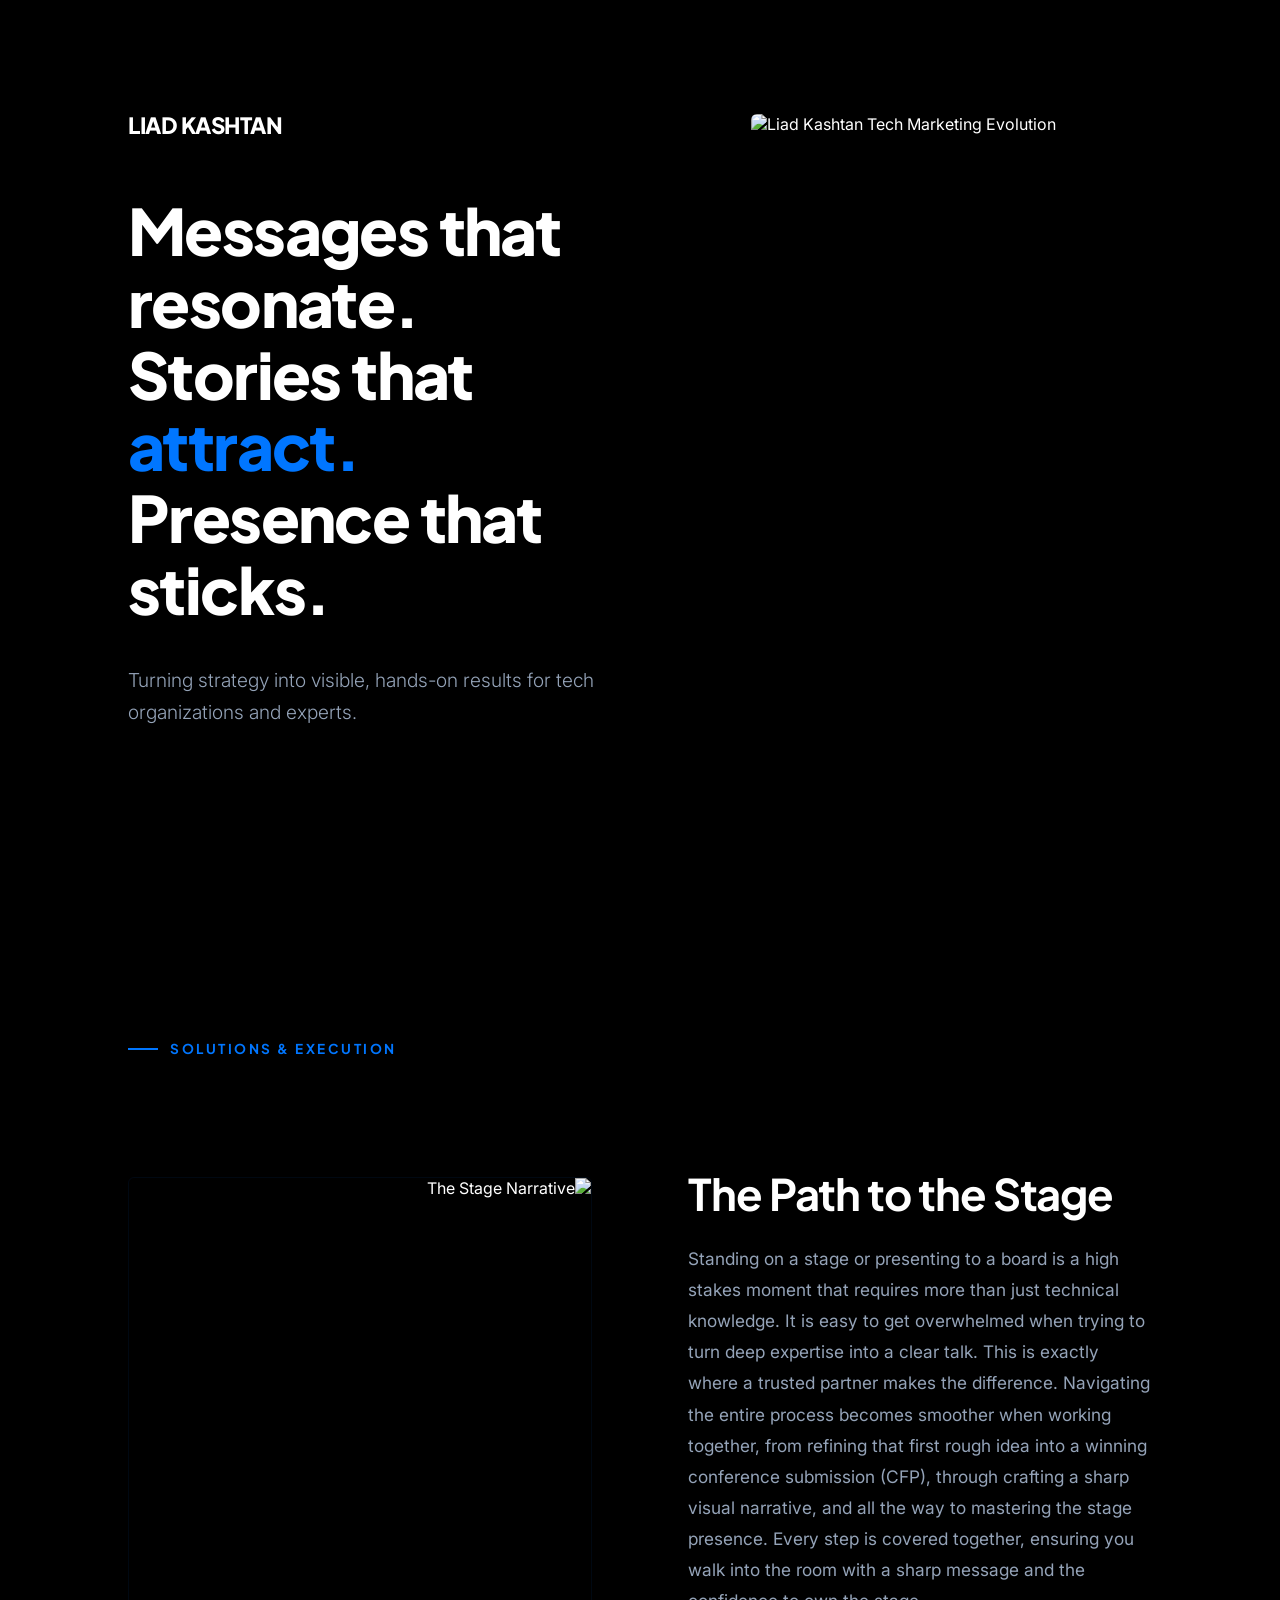
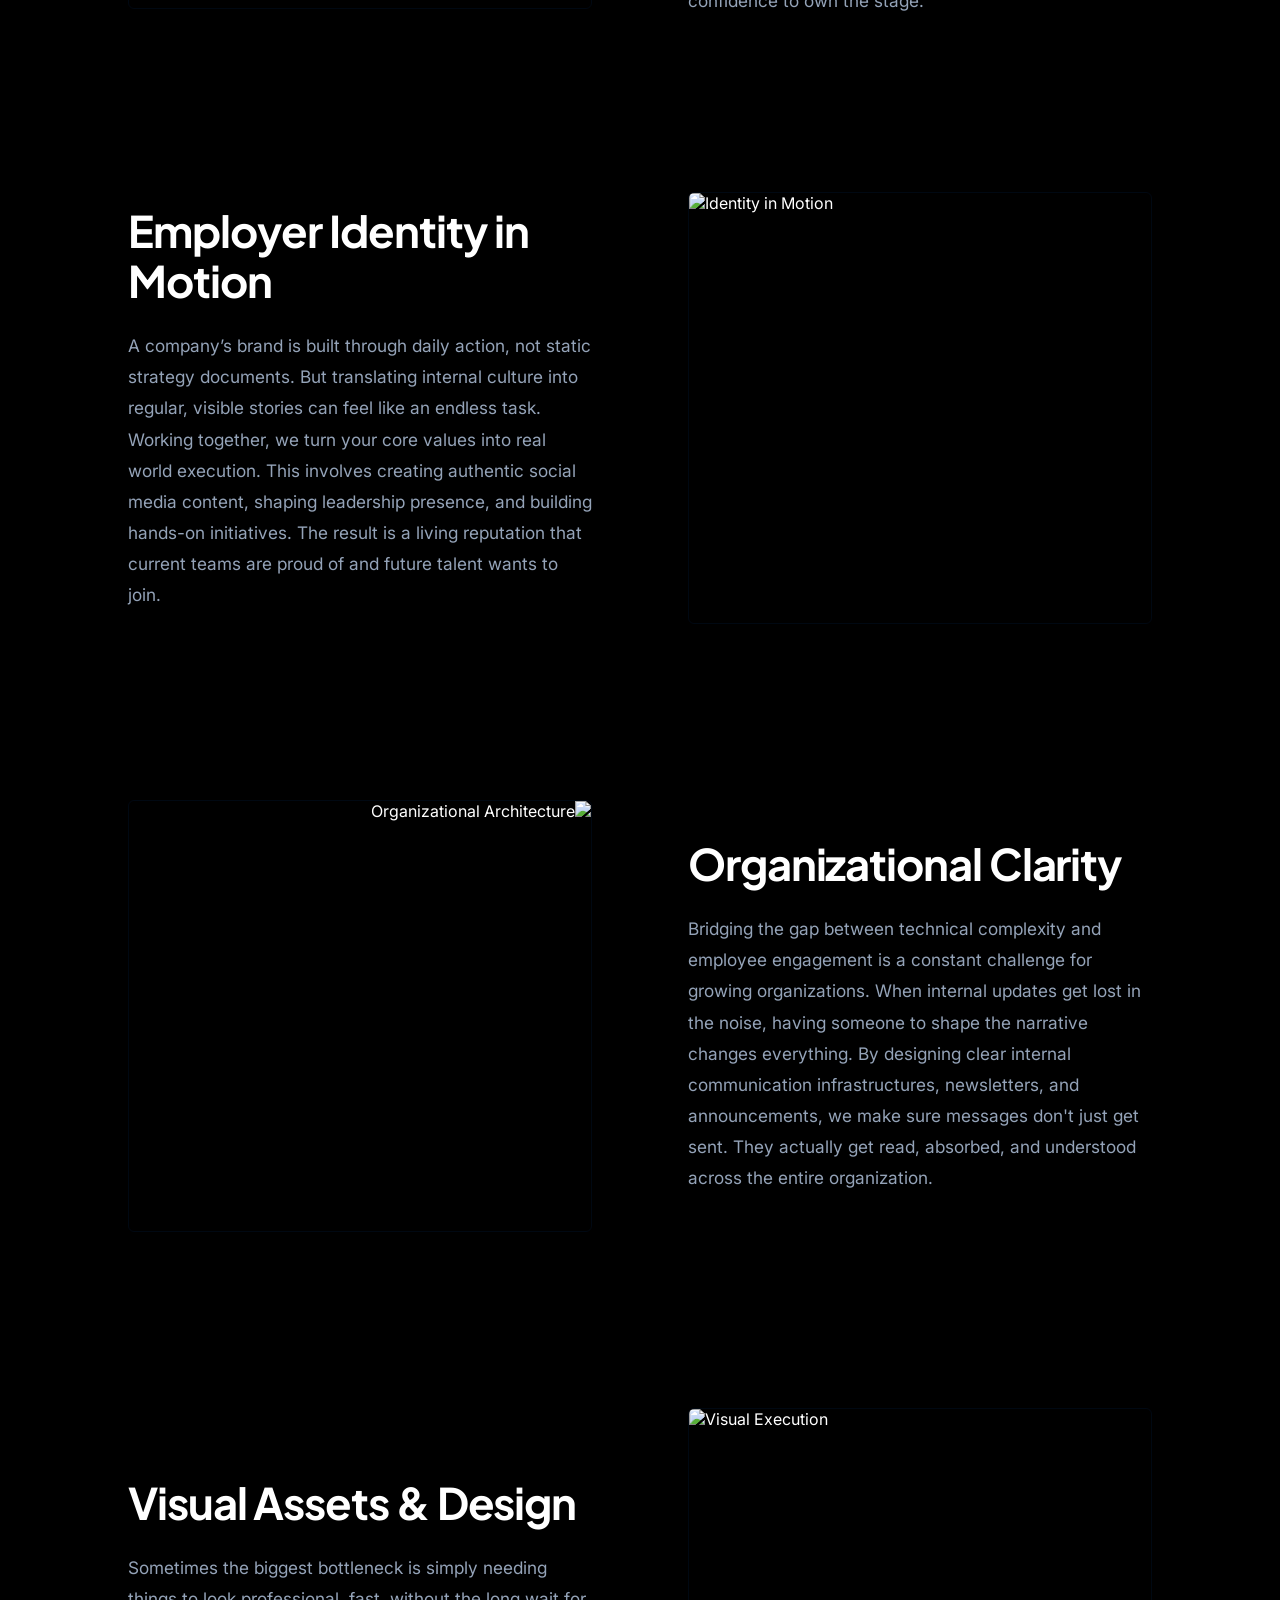
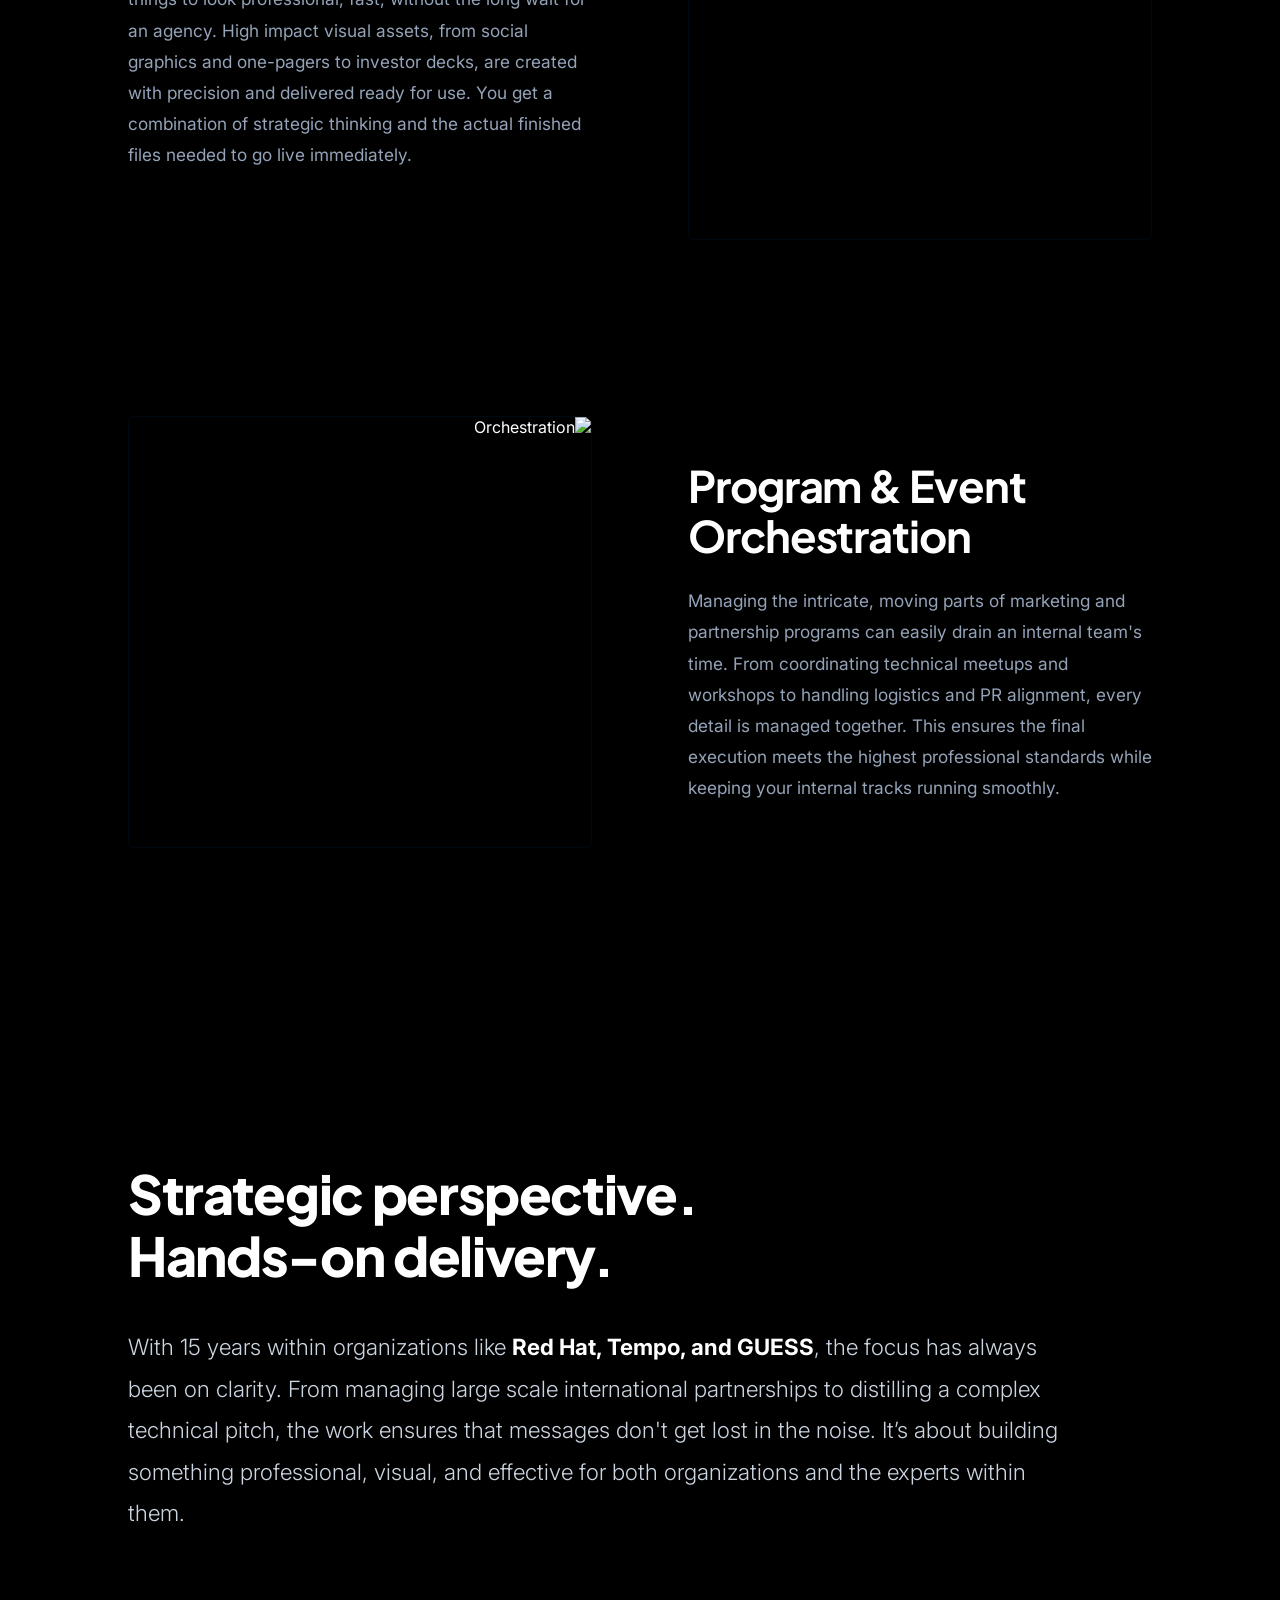
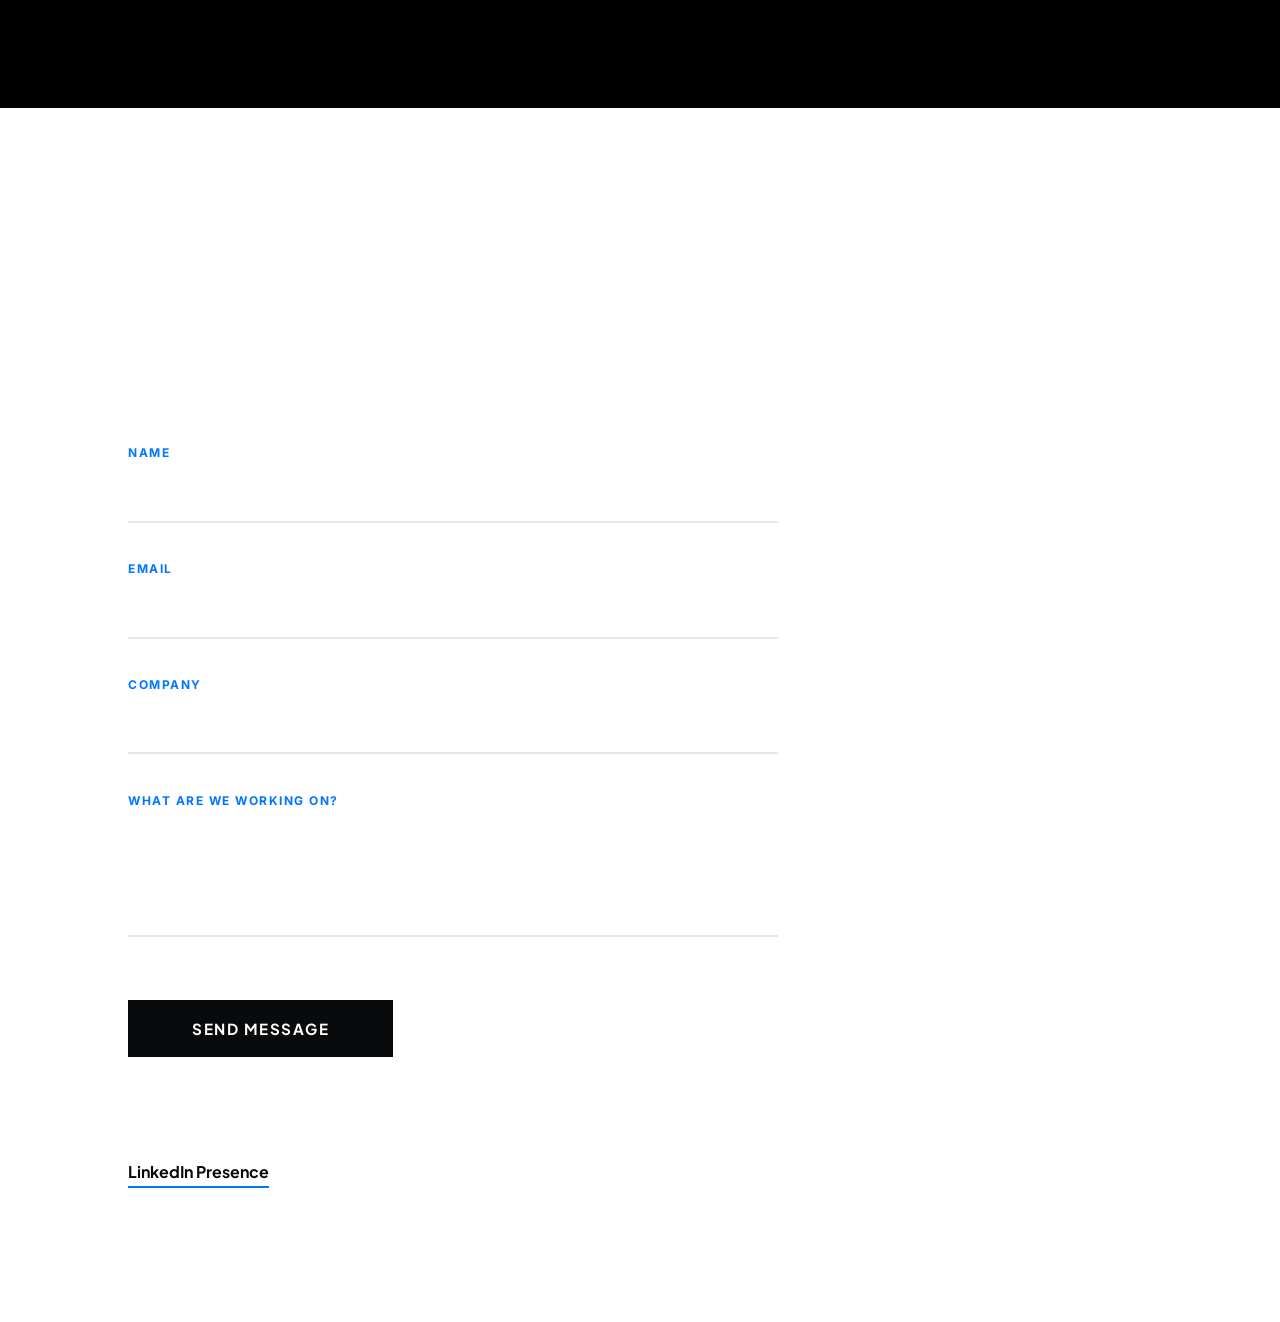
==== index.html @ 9dc35ff2 "Add files via upload" ====
<!DOCTYPE html>
<html lang="en">
<head>
    <meta charset="UTF-8">
    <meta name="viewport" content="width=device-width, initial-scale=1.0">
    <title>Liad Kashtan | Tech Marketing & Content Execution</title>
    <!-- Premium Geometric Tech Fonts -->
    <link rel="preconnect" href="https://fonts.googleapis.com">
    <link rel="preconnect" href="https://fonts.gstatic.com" crossorigin>
    <link href="https://fonts.googleapis.com/css2?family=Plus+Jakarta+Sans:wght@600;700;800&family=Inter:wght@300;400;500&display=swap" rel="stylesheet">
    <link rel="stylesheet" href="style.css">
</head>
<body>

    <!-- SECTION 1: HERO (Bold, High-Contrast Opening) -->
    <section class="hero-section" id="hero">
        <div class="hero-container">
            <div class="hero-text-block">
                <div class="hero-brand">Liad Kashtan</div>
                <h1 class="hero-title">
                    Messages that resonate.<br>
                    Stories that <span class="highlight">attract.</span><br>
                    Presence that sticks.
                </h1>
                <p class="hero-hook">
                    Turning strategy into visible, hands-on results for tech organizations and experts.
                </p>
            </div>
            <div class="hero-image-block">
                <!-- Crisp, energetic abstract technology visualization -->
                <img src="https://images.unsplash.com/photo-1451187580459-43490279c0fa?auto=format&fit=crop&q=80&w=800" alt="Liad Kashtan Tech Marketing Evolution">
            </div>
        </div>
    </section>

    <!-- SECTION 2: EXECUTION & SOLUTIONS (Max Bright White Background) -->
    <section class="solutions-section" id="solutions">
        <div class="section-container">
            <div class="section-header">Solutions & Execution</div>
            
            <div class="solutions-grid">
                
                <!-- Block 1: Stage -->
                <div class="solution-card row-reverse">
                    <div class="card-content">
                        <h2 class="solution-title">The Path to the Stage</h2>
                        <p class="solution-desc">
                            Standing on a stage or presenting to a board is a high stakes moment that requires more than just technical knowledge. It is easy to get overwhelmed when trying to turn deep expertise into a clear talk. This is exactly where a trusted partner makes the difference. Navigating the entire process becomes smoother when working together, from refining that first rough idea into a winning conference submission (CFP), through crafting a sharp visual narrative, and all the way to mastering the stage presence. Every step is covered together, ensuring you walk into the room with a sharp message and the confidence to own the stage.
                        </p>
                    </div>
                    <div class="card-media">
                        <!-- Vibrant live stage presence / lighting perspective -->
                        <img src="https://images.unsplash.com/photo-1492684223066-81342ee5ff30?auto=format&fit=crop&q=80&w=600" alt="The Stage Narrative">
                    </div>
                </div>

                <!-- Block 2: Employer Identity -->
                <div class="solution-card">
                    <div class="card-content">
                        <h2 class="solution-title">Employer Identity in Motion</h2>
                        <p class="solution-desc">
                            A company’s brand is built through daily action, not static strategy documents. But translating internal culture into regular, visible stories can feel like an endless task. Working together, we turn your core values into real world execution. This involves creating authentic social media content, shaping leadership presence, and building hands-on initiatives. The result is a living reputation that current teams are proud of and future talent wants to join.
                        </p>
                    </div>
                    <div class="card-media">
                        <!-- Modern clean workspace creative culture -->
                        <img src="https://images.unsplash.com/photo-1556761175-b413da4baf72?auto=format&fit=crop&q=80&w=600" alt="Identity in Motion">
                    </div>
                </div>

                <!-- Block 3: Organizational Clarity -->
                <div class="solution-card row-reverse">
                    <div class="card-content">
                        <h2 class="solution-title">Organizational Clarity</h2>
                        <p class="solution-desc">
                            Bridging the gap between technical complexity and employee engagement is a constant challenge for growing organizations. When internal updates get lost in the noise, having someone to shape the narrative changes everything. By designing clear internal communication infrastructures, newsletters, and announcements, we make sure messages don't just get sent. They actually get read, absorbed, and understood across the entire organization.
                        </p>
                    </div>
                    <div class="card-media">
                        <!-- Premium abstract clean lines grid architectural structure representing clarity -->
                        <img src="https://images.unsplash.com/photo-1457369804613-52c61a468e7d?auto=format&fit=crop&q=80&w=600" alt="Organizational Architecture">
                    </div>
                </div>

                <!-- Block 4: Visual Assets -->
                <div class="solution-card">
                    <div class="card-content">
                        <h2 class="solution-title">Visual Assets & Design</h2>
                        <p class="solution-desc">
                            Sometimes the biggest bottleneck is simply needing things to look professional, fast, without the long wait for an agency. High impact visual assets, from social graphics and one-pagers to investor decks, are created with precision and delivered ready for use. You get a combination of strategic thinking and the actual finished files needed to go live immediately.
                        </p>
                    </div>
                    <div class="card-media">
                        <!-- Sharp minimalist modern desk creative asset planning -->
                        <img src="https://images.unsplash.com/photo-1507238691740-187a5b1d37b8?auto=format&fit=crop&q=80&w=600" alt="Visual Execution">
                    </div>
                </div>

                <!-- Block 5: Program Orchestration -->
                <div class="solution-card row-reverse">
                    <div class="card-content">
                        <h2 class="solution-title">Program & Event Orchestration</h2>
                        <p class="solution-desc">
                            Managing the intricate, moving parts of marketing and partnership programs can easily drain an internal team's time. From coordinating technical meetups and workshops to handling logistics and PR alignment, every detail is managed together. This ensures the final execution meets the highest professional standards while keeping your internal tracks running smoothly.
                        </p>
                    </div>
                    <div class="card-media">
                        <!-- High energy professional event workspace communication coordination -->
                        <img src="https://images.unsplash.com/photo-1517245386807-bb43f82c33c4?auto=format&fit=crop&q=80&w=600" alt="Orchestration">
                    </div>
                </div>

            </div>
        </div>
    </section>

    <!-- SECTION 3: CONTEXT / BACKGROUND (Deep Strategic Dark Contrast) -->
    <section class="context-section" id="context">
        <div class="context-container">
            <h2 class="context-title">Strategic perspective.<br>Hands-on delivery.</h2>
            <p class="context-body">
                With 15 years within organizations like <strong>Red Hat, Tempo, and GUESS</strong>, the focus has always been on clarity. From managing large scale international partnerships to distilling a complex technical pitch, the work ensures that messages don't get lost in the noise. It’s about building something professional, visual, and effective for both organizations and the experts within them.
            </p>
        </div>
    </section>

    <!-- SECTION 4: CONTACT FORM -->
    <section class="contact-section" id="contact">
        <div class="contact-wrapper">
            <h2 class="contact-title">Ready to get things moving?</h2>
            
            <!-- Replace 'YOUR_FORM_ID' with Formspree short ID -->
            <form action="https://formspree.io/f/YOUR_FORM_ID" method="POST">
                <div class="form-group">
                    <label for="name">Name</label>
                    <input type="text" id="name" name="name" required autocomplete="name">
                </div>
                
                <div class="form-group">
                    <label for="email">Email</label>
                    <input type="email" id="email" name="email" required autocomplete="email">
                </div>

                <div class="form-group">
                    <label for="company">Company</label>
                    <input type="text" id="company" name="company" autocomplete="organization">
                </div>

                <div class="form-group">
                    <label for="message">What are we working on?</label>
                    <textarea id="message" name="message" required></textarea>
                </div>

                <button type="submit" class="submit-btn">Send Message</button>
            </form>

            <footer>
                <a href="https://linkedin.com/" target="_blank" rel="noopener noreferrer">LinkedIn Presence</a>
            </footer>
        </div>
    </section>

    <!-- Scroll Engine & Class Toggling -->
    <script>
        document.addEventListener('DOMContentLoaded', () => {
            const body = document.body;
            const solutionsSection = document.getElementById('solutions');
            const contextSection = document.getElementById('context');
            const contactSection = document.getElementById('contact');
            const cards = document.querySelectorAll('.solution-card');

            window.addEventListener('scroll', () => {
                const scrollPos = window.scrollY + (window.innerHeight / 2);

                const inSolutions = (scrollPos >= solutionsSection.offsetTop && scrollPos < contextSection.offsetTop);
                const inContact = (scrollPos >= contactSection.offsetTop);

                if (inSolutions || inContact) {
                    body.classList.add('light-theme');
                } else {
                    body.classList.remove('light-theme');
                }

                cards.forEach(card => {
                    const cardTop = card.getBoundingClientRect().top + window.scrollY;
                    if (window.scrollY + (window.innerHeight * 0.8) > cardTop) {
                        card.classList.add('visible');
                    }
                });
            });

            window.dispatchEvent(new Event('scroll'));
        });
    </script>
</body>
</html>
---- style.css ----
:root {
    --bg-dark: #000000;
    --text-light: #ffffff;
    --bg-light: #ffffff; /* pure white background as requested */
    --text-dark: #090a0c;
    --text-muted: #64748b;
    --accent-blue: #0076ff; /* electric/steel blue branding */
    --accent-blue-light: rgba(0, 118, 255, 0.04);
    --card-border: rgba(0, 118, 255, 0.07);
}

* {
    box-sizing: border-box;
    margin: 0;
    padding: 0;
}

body {
    font-family: 'Inter', sans-serif;
    background-color: var(--bg-dark);
    color: var(--text-light);
    overflow-x: hidden;
    transition: background-color 0.4s cubic-bezier(0.25, 1, 0.5, 1), color 0.4s cubic-bezier(0.25, 1, 0.5, 1);
    -webkit-font-smoothing: antialiased;
}

/* Typography matching the crisp geometric look of modern high-end agencies */
h1, h2, h3 {
    font-family: 'Plus Jakarta Sans', sans-serif;
    font-weight: 700;
    line-height: 1.15;
    letter-spacing: -0.025em;
}

section {
    position: relative;
    padding: 140px 10%;
    z-index: 2;
}

body.light-theme {
    background-color: var(--bg-light);
    color: var(--text-dark);
}

/* SECTION 1: HERO */
.hero-section {
    background-color: var(--bg-dark);
    color: var(--text-light);
    min-height: 100vh;
    display: flex;
    align-items: center;
    padding-top: 80px;
}

.hero-container {
    display: grid;
    grid-template-columns: 1.15fr 0.85fr;
    gap: 5rem;
    width: 100%;
    align-items: center;
}

.hero-brand {
    font-family: 'Plus Jakarta Sans', sans-serif;
    font-size: 1.4rem;
    font-weight: 800;
    letter-spacing: -0.5px;
    color: var(--text-light);
    margin-bottom: 3.5rem;
    text-transform: uppercase;
}

.hero-title {
    font-size: clamp(2.5rem, 5vw, 4.4rem);
    font-weight: 800;
    margin-bottom: 2.5rem;
    line-height: 1.12;
}

.hero-title span.highlight {
    color: var(--accent-blue);
}

.hero-hook {
    font-size: clamp(1.1rem, 1.5vw, 1.35rem);
    font-weight: 300;
    max-width: 580px;
    color: #94a3b8;
    line-height: 1.65;
}

.hero-image-block {
    height: 68vh;
    overflow: hidden;
    border-radius: 6px;
    box-shadow: 0 30px 60px rgba(0,0,0,0.5);
}

.hero-image-block img {
    width: 100%;
    height: 100%;
    object-fit: cover;
}

/* SECTION 2: SOLUTIONS */
.solutions-section {
    background: transparent;
}

.section-container {
    max-width: 1400px;
    margin: 0 auto;
}

.section-header {
    font-family: 'Plus Jakarta Sans', sans-serif;
    font-size: 0.85rem;
    font-weight: 700;
    text-transform: uppercase;
    letter-spacing: 2.5px;
    margin-bottom: 7rem;
    color: var(--accent-blue);
    display: flex;
    align-items: center;
    gap: 12px;
}

.section-header::before {
    content: '';
    width: 30px;
    height: 2px;
    background-color: var(--accent-blue);
}

.solutions-grid {
    display: flex;
    flex-direction: column;
    gap: 11rem;
}

.solution-card {
    display: grid;
    grid-template-columns: 1fr 1fr;
    gap: 6rem;
    align-items: center;
    opacity: 0;
    transform: translateY(30px);
    transition: opacity 0.8s cubic-bezier(0.25, 1, 0.5, 1), transform 0.8s cubic-bezier(0.25, 1, 0.5, 1);
}

.solution-card.row-reverse {
    direction: rtl;
}

.solution-card.row-reverse .card-content {
    direction: ltr;
}

.solution-card.visible {
    opacity: 1;
    transform: translateY(0);
}

.solution-title {
    font-size: clamp(2rem, 3.4vw, 3rem);
    font-weight: 700;
    margin-bottom: 1.5rem;
    color: var(--text-dark);
}

body:not(.light-theme) .solution-title {
    color: var(--text-light);
}

.solution-desc {
    font-size: clamp(1.05rem, 1.35vw, 1.2rem);
    line-height: 1.8;
    font-weight: 400;
    color: #475569;
}

body:not(.light-theme) .solution-desc {
    color: #94a3b8;
}

.card-media {
    height: 48vh;
    overflow: hidden;
    border-radius: 6px;
    box-shadow: 0 15px 35px rgba(0, 0, 0, 0.03);
    border: 1px solid var(--card-border);
}

.card-media img {
    width: 100%;
    height: 100%;
    object-fit: cover;
    transition: transform 0.7s cubic-bezier(0.25, 1, 0.5, 1);
}

.solution-card:hover .card-media img {
    transform: scale(1.025);
}

/* SECTION 3: CONTEXT / BACKGROUND */
.context-section {
    background-color: var(--bg-dark);
    color: var(--text-light);
    min-height: 80vh;
    display: flex;
    align-items: center;
}

.context-container {
    max-width: 950px;
}

.context-title {
    font-size: clamp(2.2rem, 4.2vw, 3.8rem);
    margin-bottom: 2.5rem;
    font-weight: 800;
}

.context-body {
    font-size: clamp(1.2rem, 1.9vw, 1.4rem);
    line-height: 1.85;
    font-weight: 300;
    color: #cbd5e1;
}

.context-body strong {
    font-weight: 700;
    color: var(--text-light);
}

/* SECTION 4: CONTACT */
.contact-section {
    min-height: 100vh;
    display: flex;
    align-items: center;
    background-color: var(--bg-light);
}

.contact-wrapper {
    max-width: 650px;
    width: 100%;
}

.contact-title {
    font-size: clamp(2.4rem, 4.8vw, 4rem);
    margin-bottom: 3.5rem;
    font-weight: 800;
}

form {
    display: flex;
    flex-direction: column;
    gap: 2.4rem;
}

.form-group {
    display: flex;
    flex-direction: column;
    gap: 0.6rem;
}

.form-group label {
    font-size: 0.75rem;
    text-transform: uppercase;
    letter-spacing: 1.5px;
    color: var(--accent-blue);
    font-weight: 700;
}

.form-group input, .form-group textarea {
    font-family: 'Inter', sans-serif;
    background: transparent;
    border: none;
    border-bottom: 2px solid #e2e8f0;
    padding: 0.9rem 0;
    font-size: 1.15rem;
    color: var(--text-dark);
    outline: none;
    transition: border-color 0.3s ease;
}

.form-group input:focus, .form-group textarea:focus {
    border-bottom: 2px solid var(--accent-blue);
}

textarea {
    resize: none;
    height: 120px;
}

.submit-btn {
    font-family: 'Plus Jakarta Sans', sans-serif;
    align-self: flex-start;
    background-color: var(--text-dark);
    color: var(--bg-light); /* true crisp white */
    border: none;
    padding: 1.2rem 4rem;
    font-size: 0.95rem;
    text-transform: uppercase;
    letter-spacing: 1.5px;
    font-weight: 700;
    cursor: pointer;
    transition: background-color 0.3s ease, transform 0.2s ease;
    margin-top: 1.5rem;
}

.submit-btn:hover {
    background-color: var(--accent-blue);
    transform: translateY(-3px);
}

footer {
    margin-top: 6.5rem;
    font-size: 1rem;
}

footer a {
    color: var(--text-dark);
    text-decoration: none;
    font-family: 'Plus Jakarta Sans', sans-serif;
    font-weight: 700;
    border-bottom: 2px solid var(--accent-blue);
    padding-bottom: 4px;
    transition: opacity 0.3s ease;
}

footer a:hover {
    opacity: 0.6;
}

@media (max-width: 992px) {
    .hero-container {
        grid-template-columns: 1fr;
        gap: 3.5rem;
    }
    .hero-image-block {
        height: 48vh;
    }
    .solution-card, .solution-card.row-reverse {
        grid-template-columns: 1fr;
        gap: 2.5rem;
        direction: ltr;
    }
    .card-media {
        height: 36vh;
        grid-row: 1;
    }
    section {
        padding: 90px 6%;
    }
    .solutions-grid {
        gap: 7rem;
    }
}
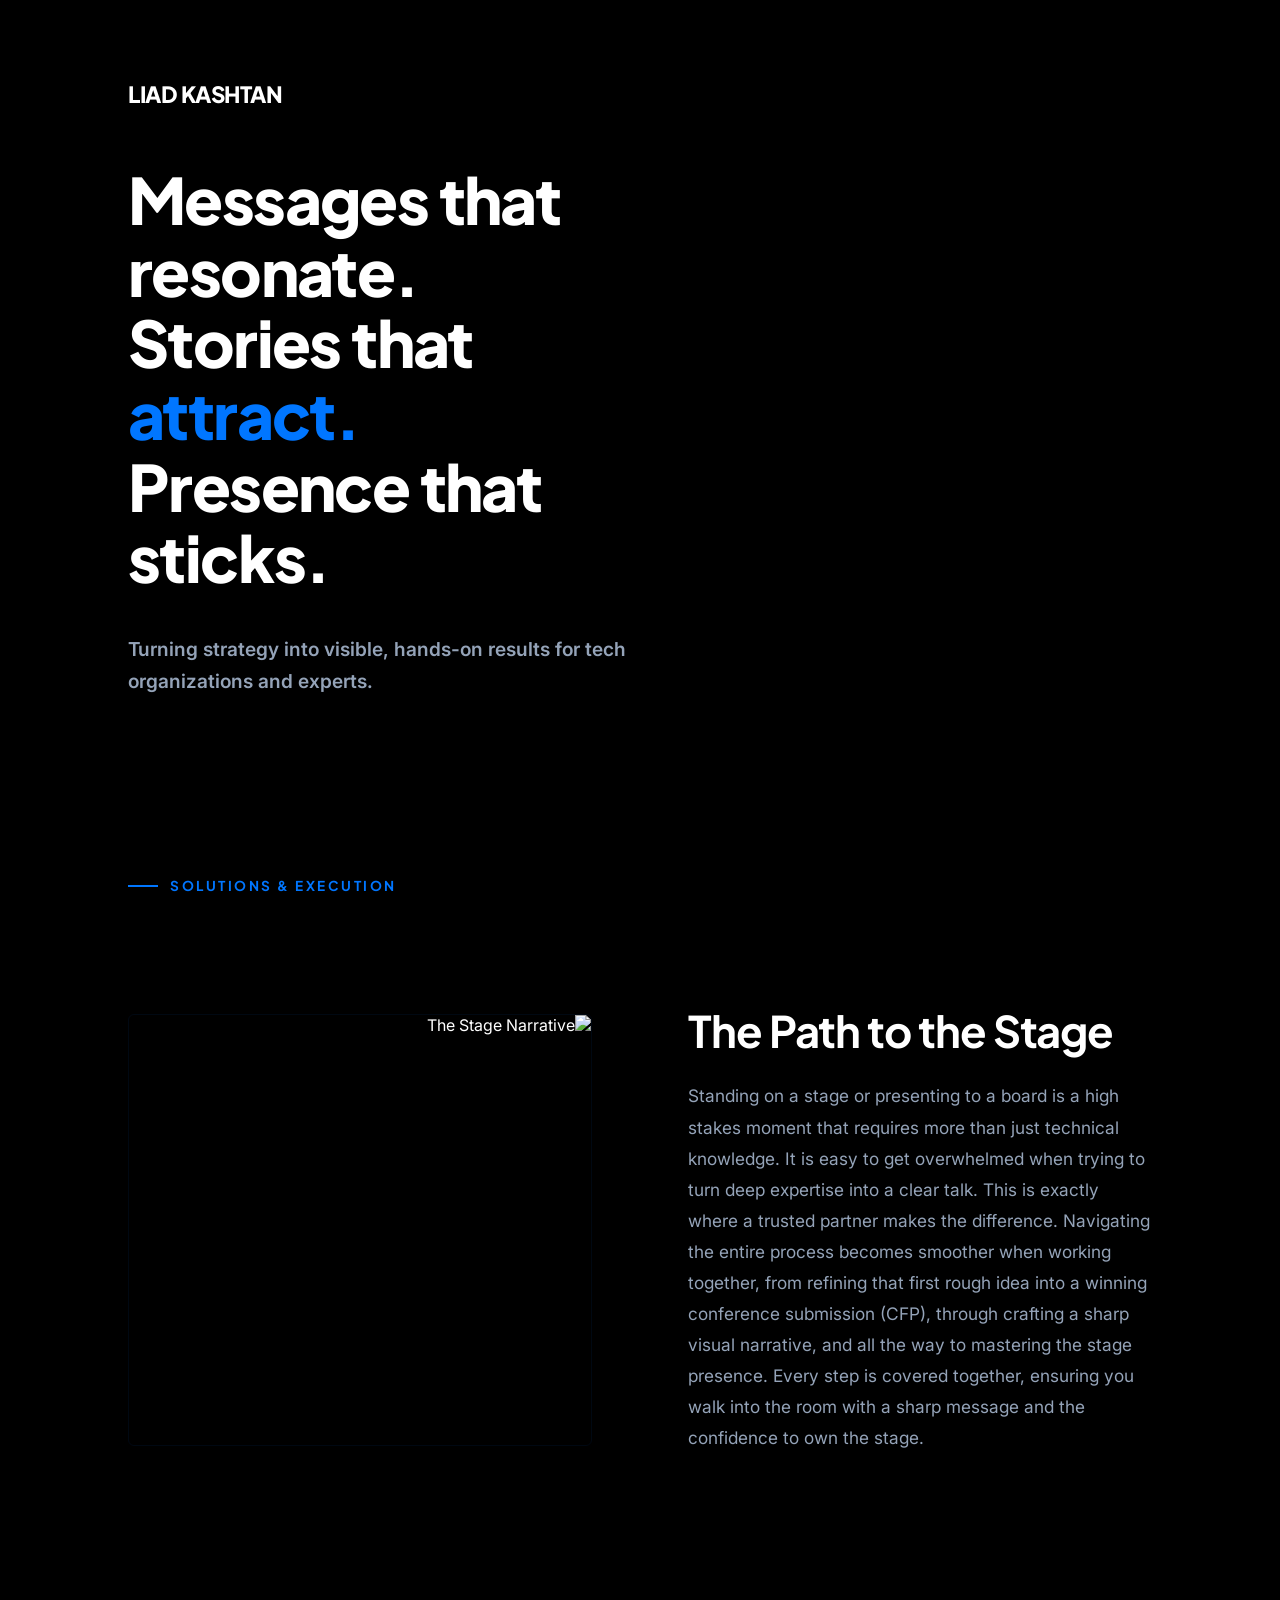
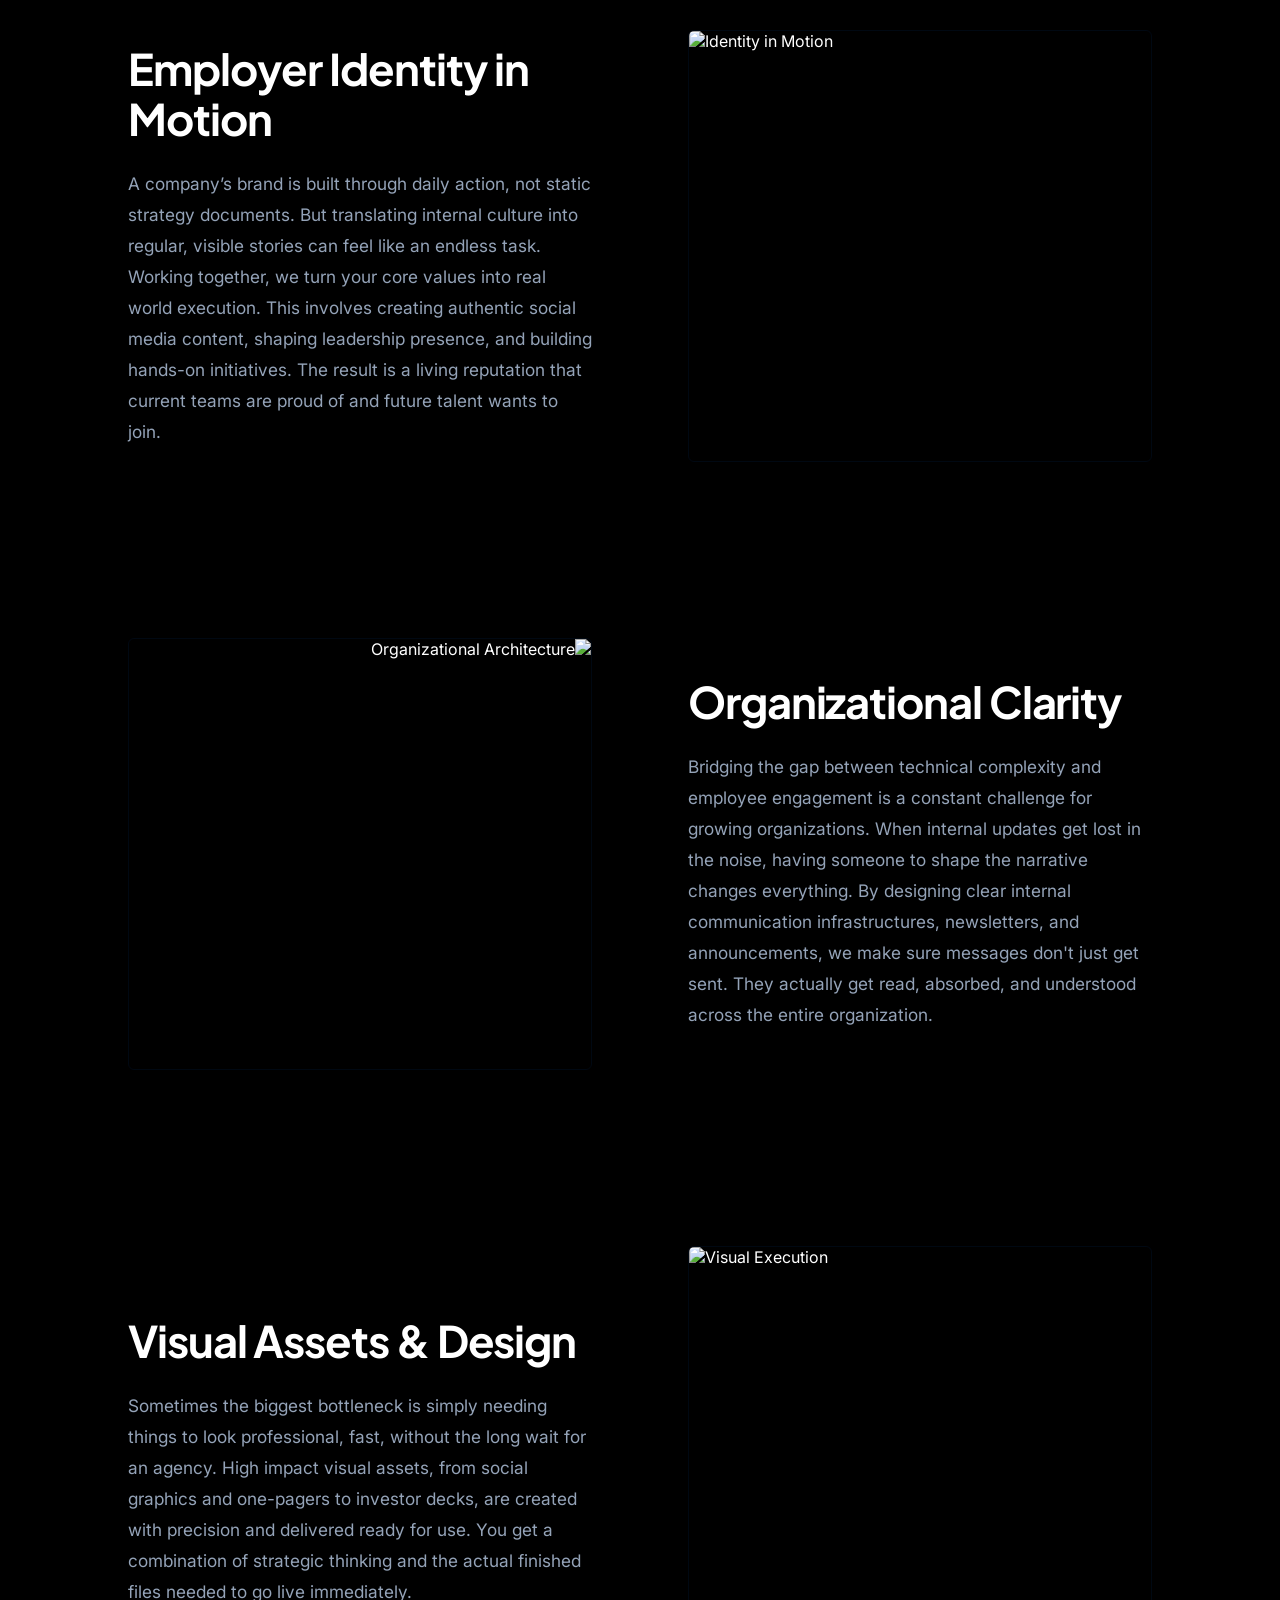
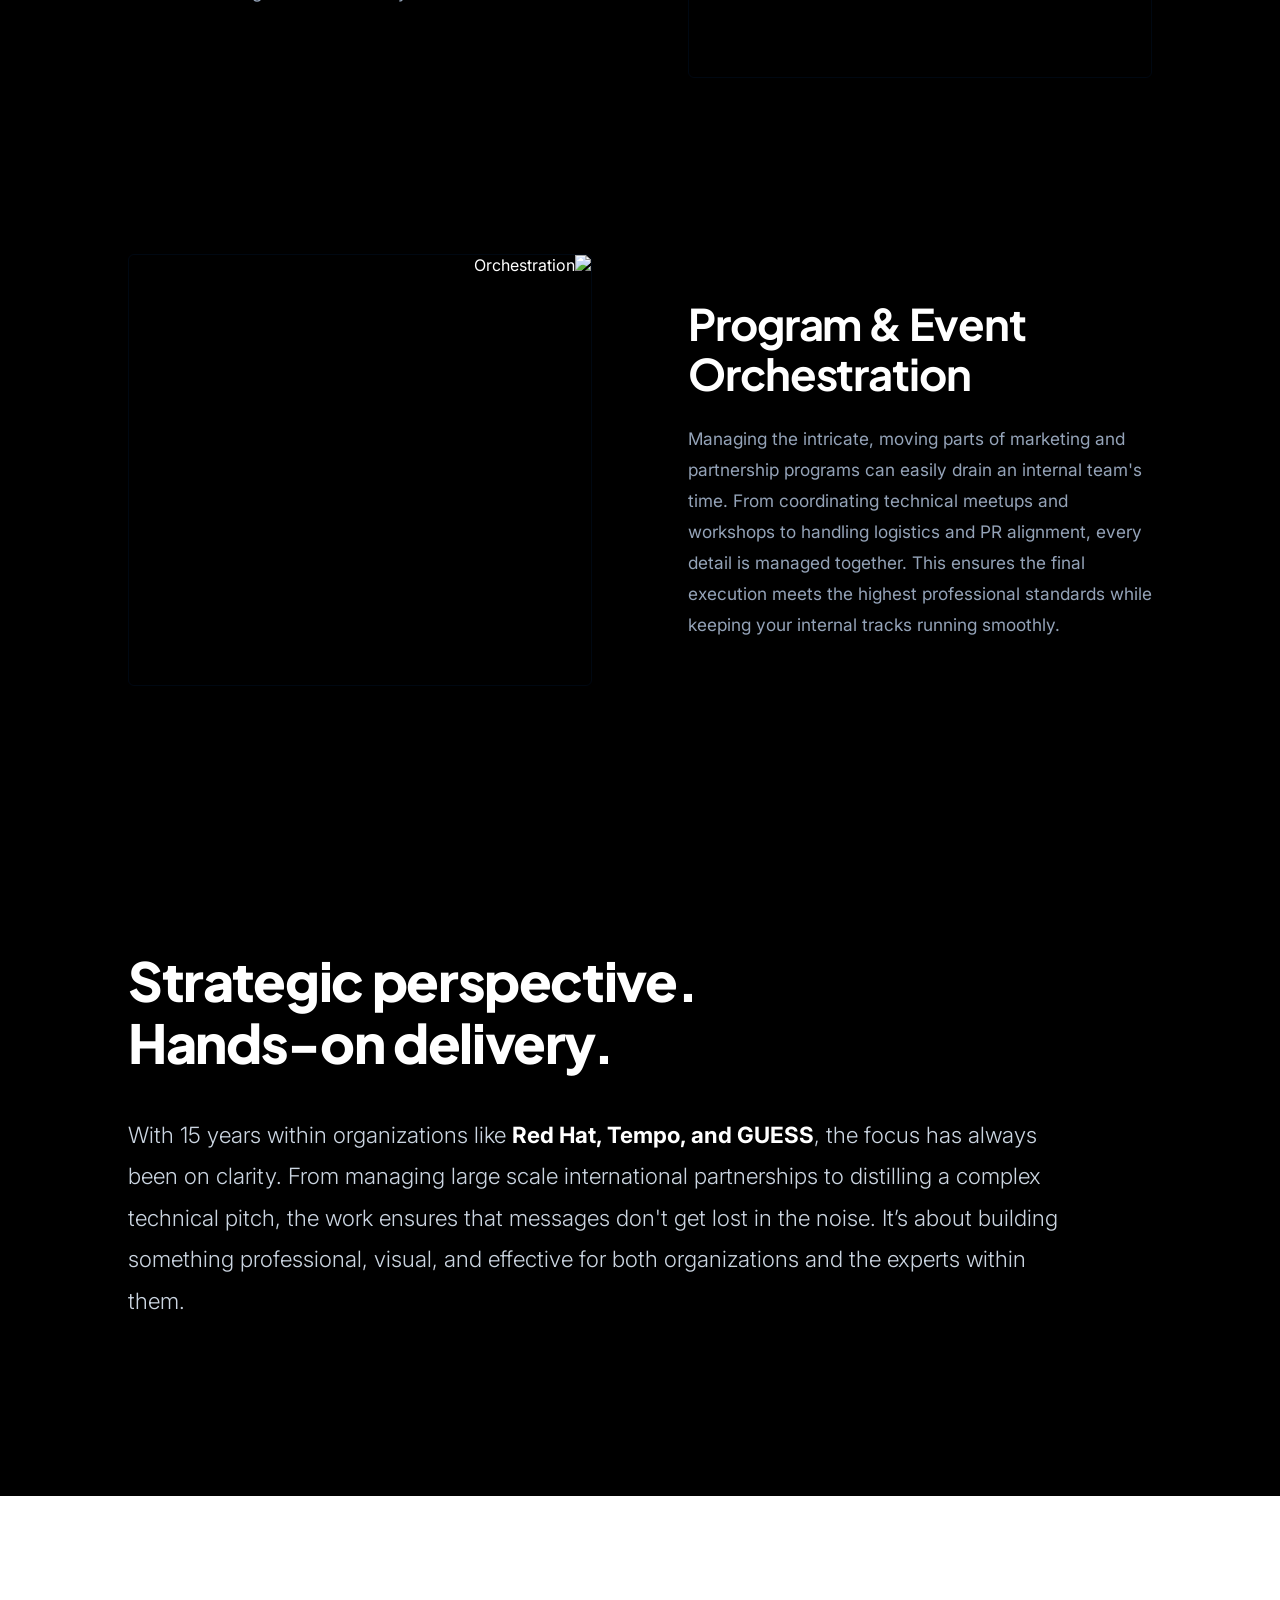
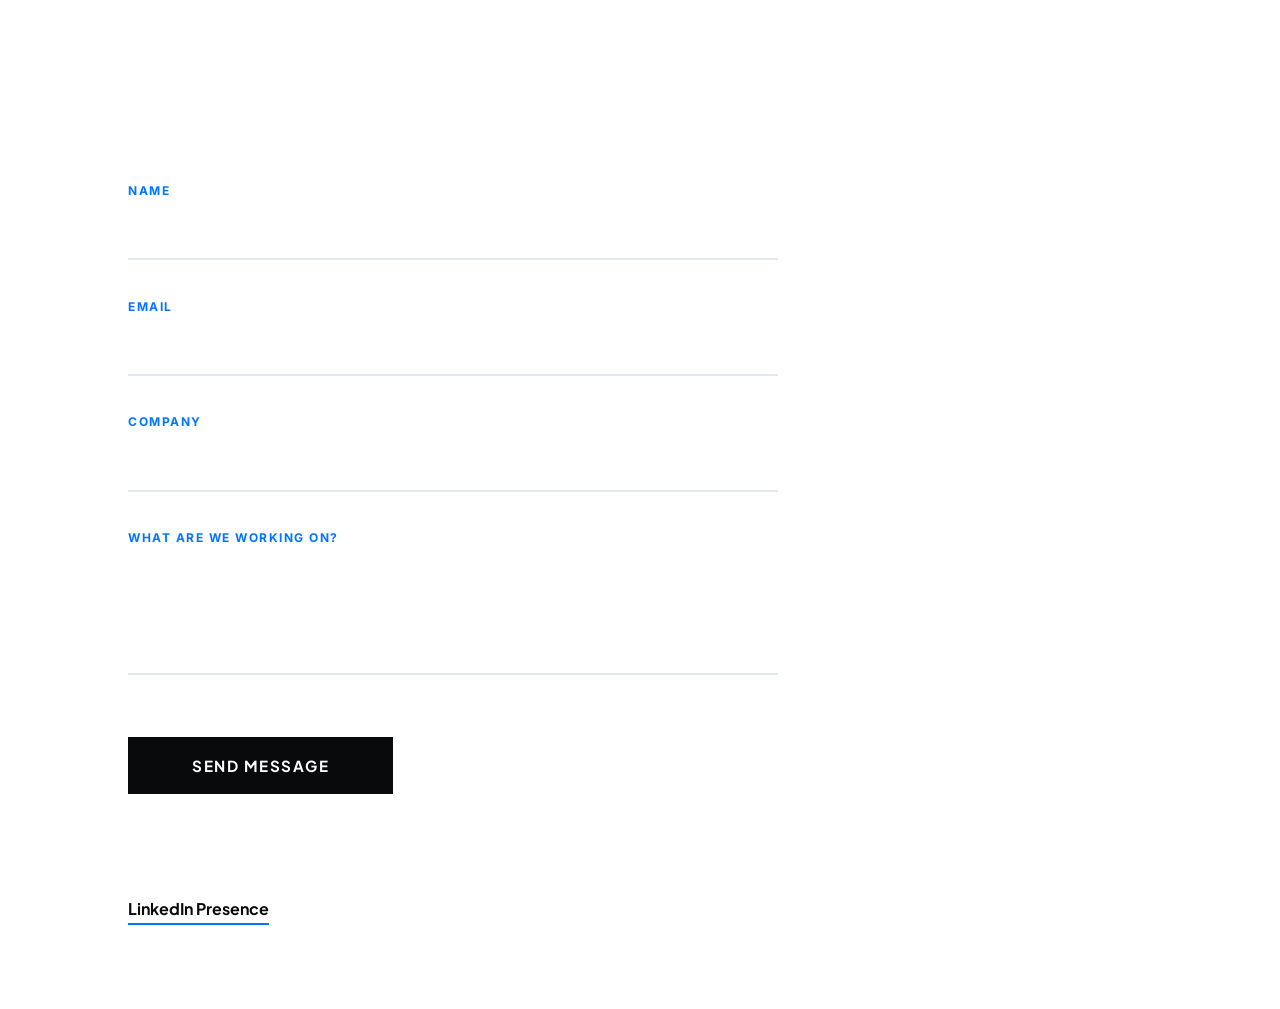
==== commit ca193b2d: "Update index.html" ====
--- a/index.html
+++ b/index.html
@@ -26,10 +26,7 @@
                     Turning strategy into visible, hands-on results for tech organizations and experts.
                 </p>
             </div>
-            <div class="hero-image-block">
-                <!-- Crisp, energetic abstract technology visualization -->
-                <img src="https://images.unsplash.com/photo-1451187580459-43490279c0fa?auto=format&fit=crop&q=80&w=800" alt="Liad Kashtan Tech Marketing Evolution">
-            </div>
+           
         </div>
     </section>
 
--- a/style.css
+++ b/style.css
@@ -34,7 +34,7 @@
 
 section {
     position: relative;
-    padding: 140px 10%;
+    padding: 90px 10%;
     z-index: 2;
 }
 
@@ -47,7 +47,7 @@
 .hero-section {
     background-color: var(--bg-dark);
     color: var(--text-light);
-    min-height: 100vh;
+    min-height: 50vh;
     display: flex;
     align-items: center;
     padding-top: 80px;
@@ -84,14 +84,14 @@
 
 .hero-hook {
     font-size: clamp(1.1rem, 1.5vw, 1.35rem);
-    font-weight: 300;
-    max-width: 580px;
+    font-weight: 600;
+    max-width: 880px;
     color: #94a3b8;
     line-height: 1.65;
 }
 
 .hero-image-block {
-    height: 68vh;
+    height: 45vh;
     overflow: hidden;
     border-radius: 6px;
     box-shadow: 0 30px 60px rgba(0,0,0,0.5);
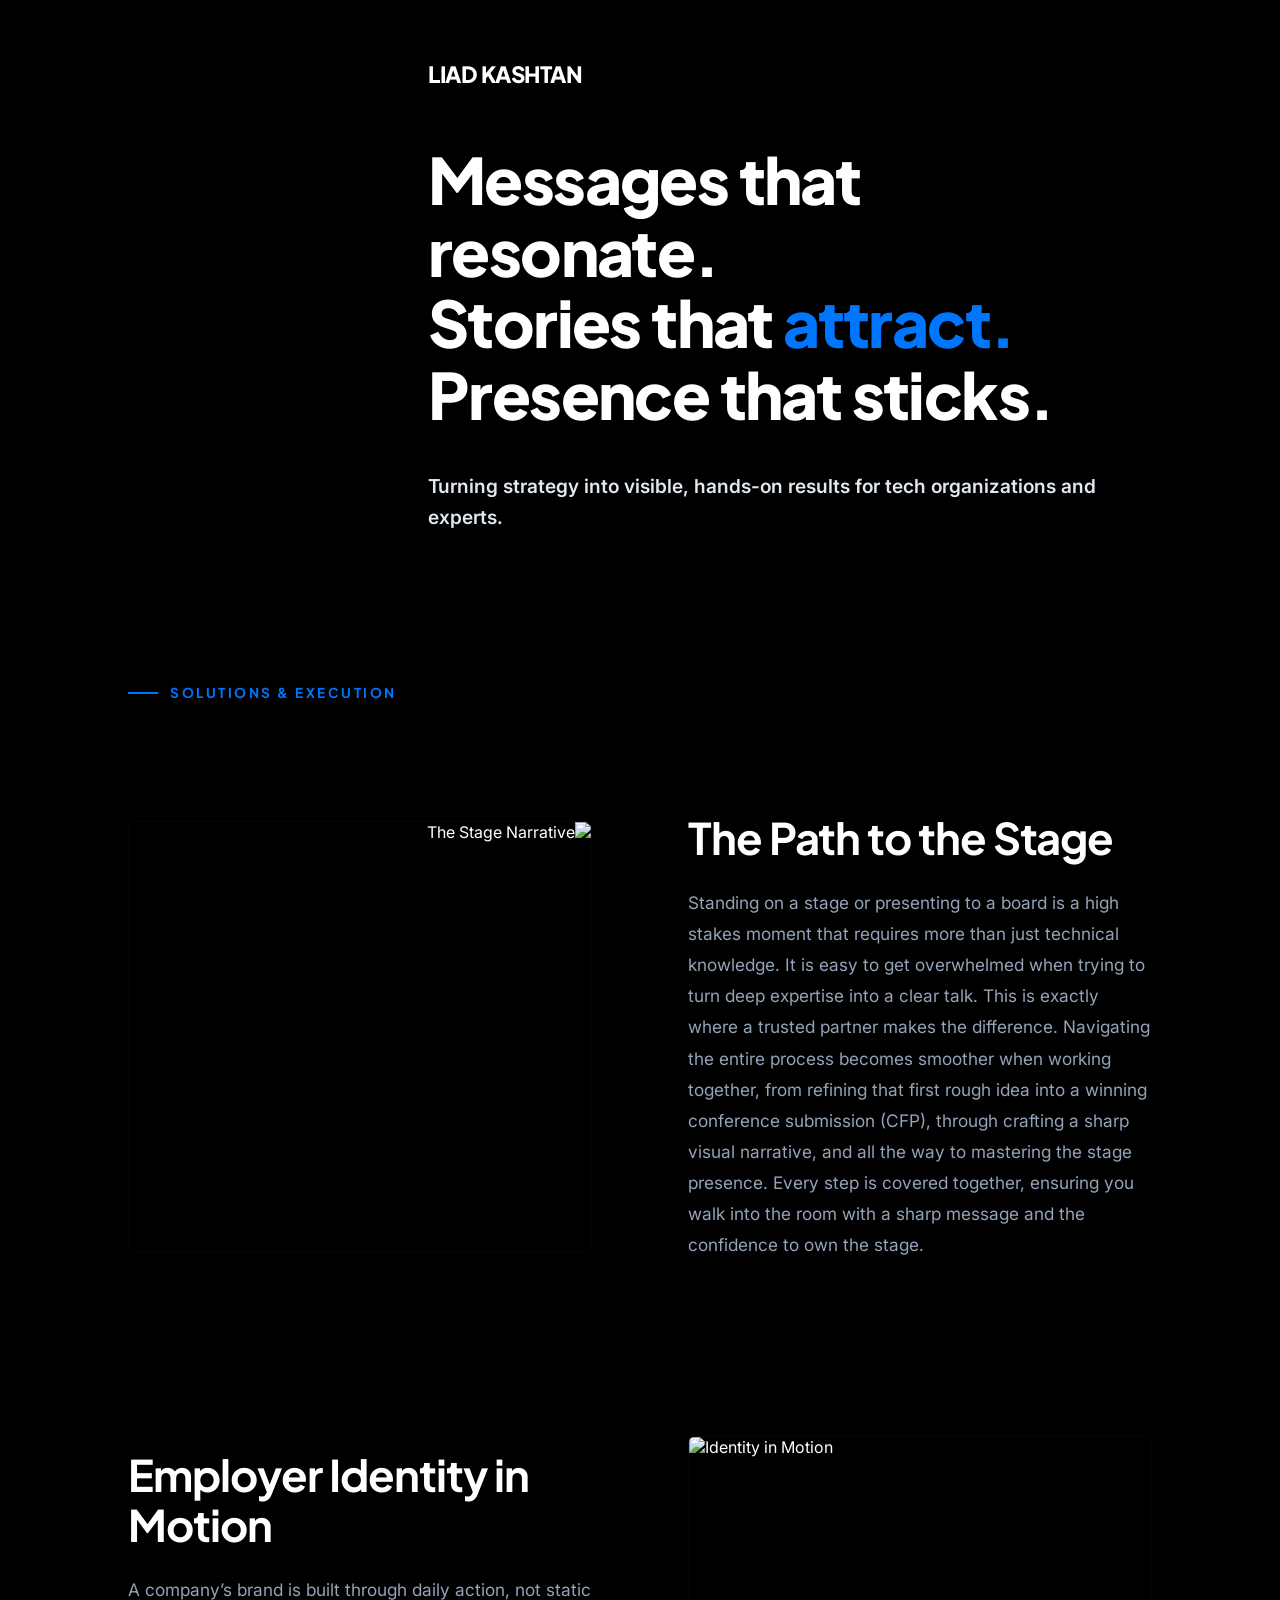
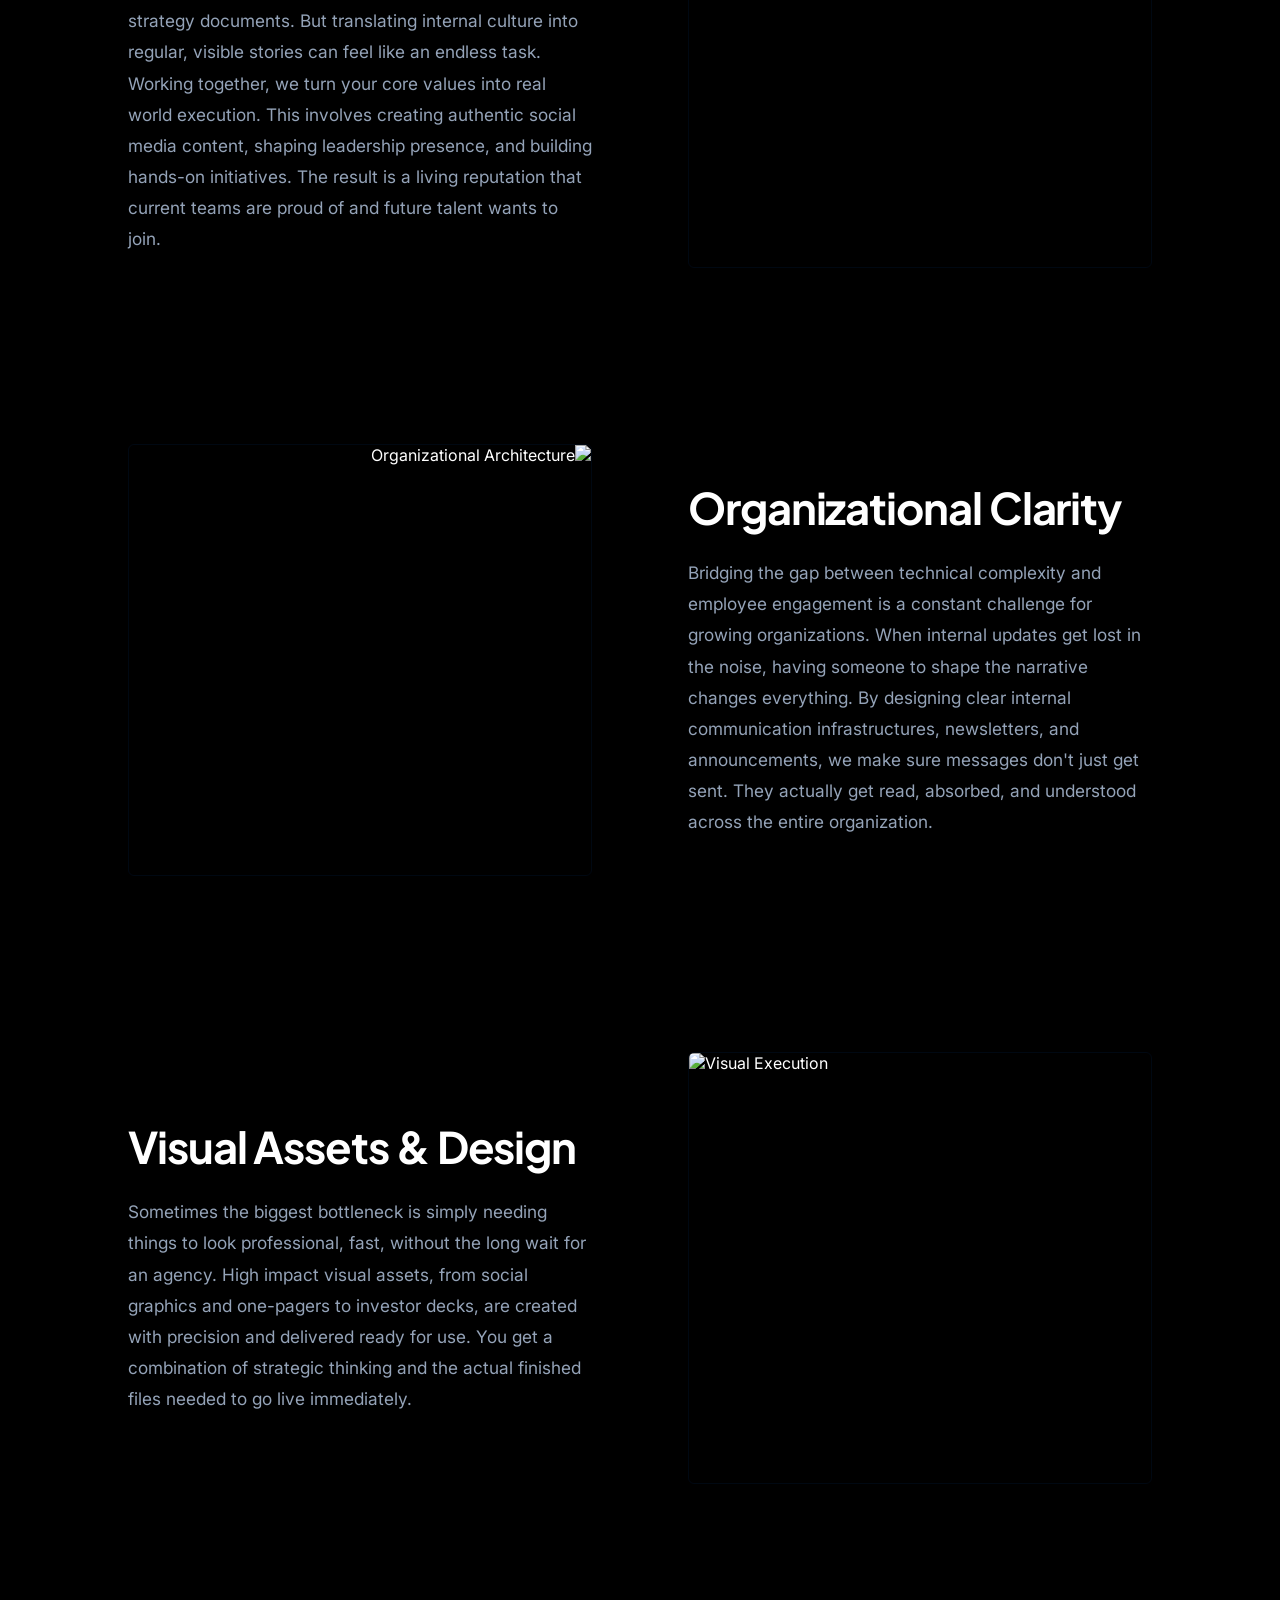
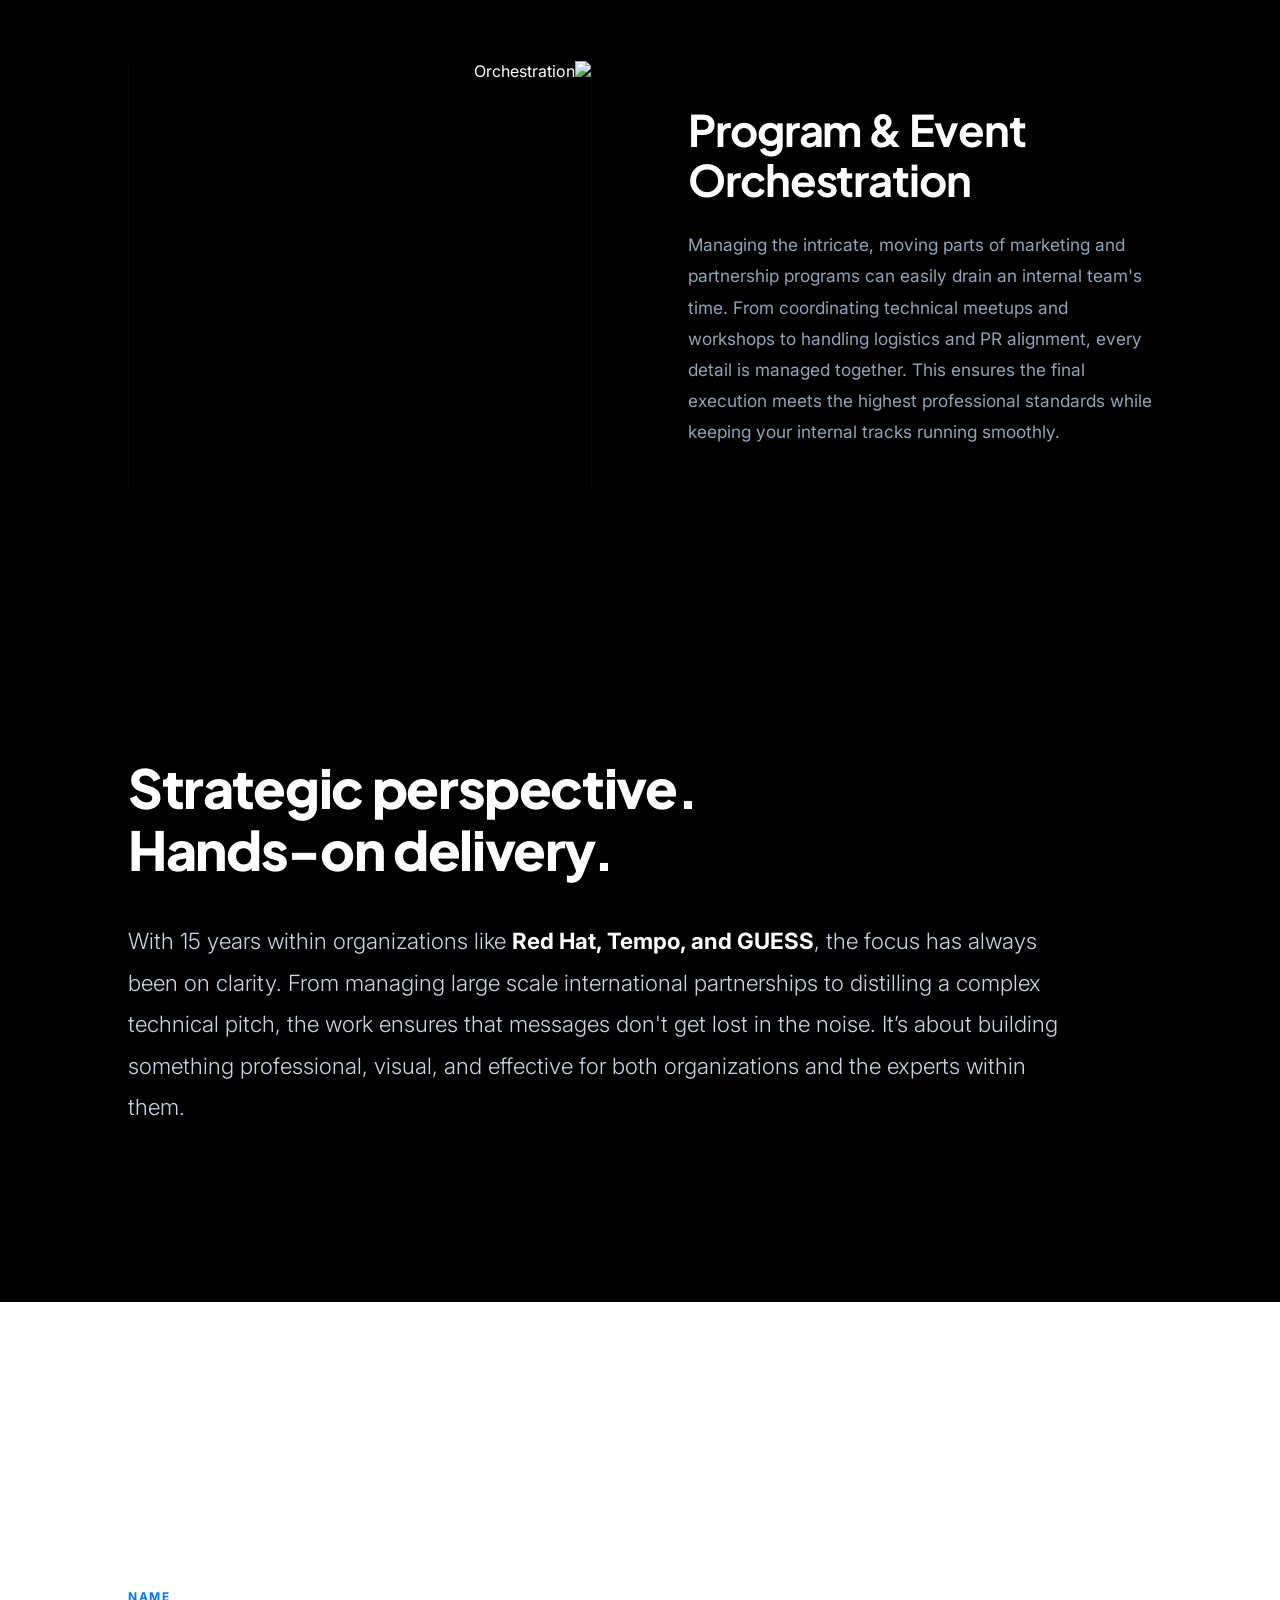
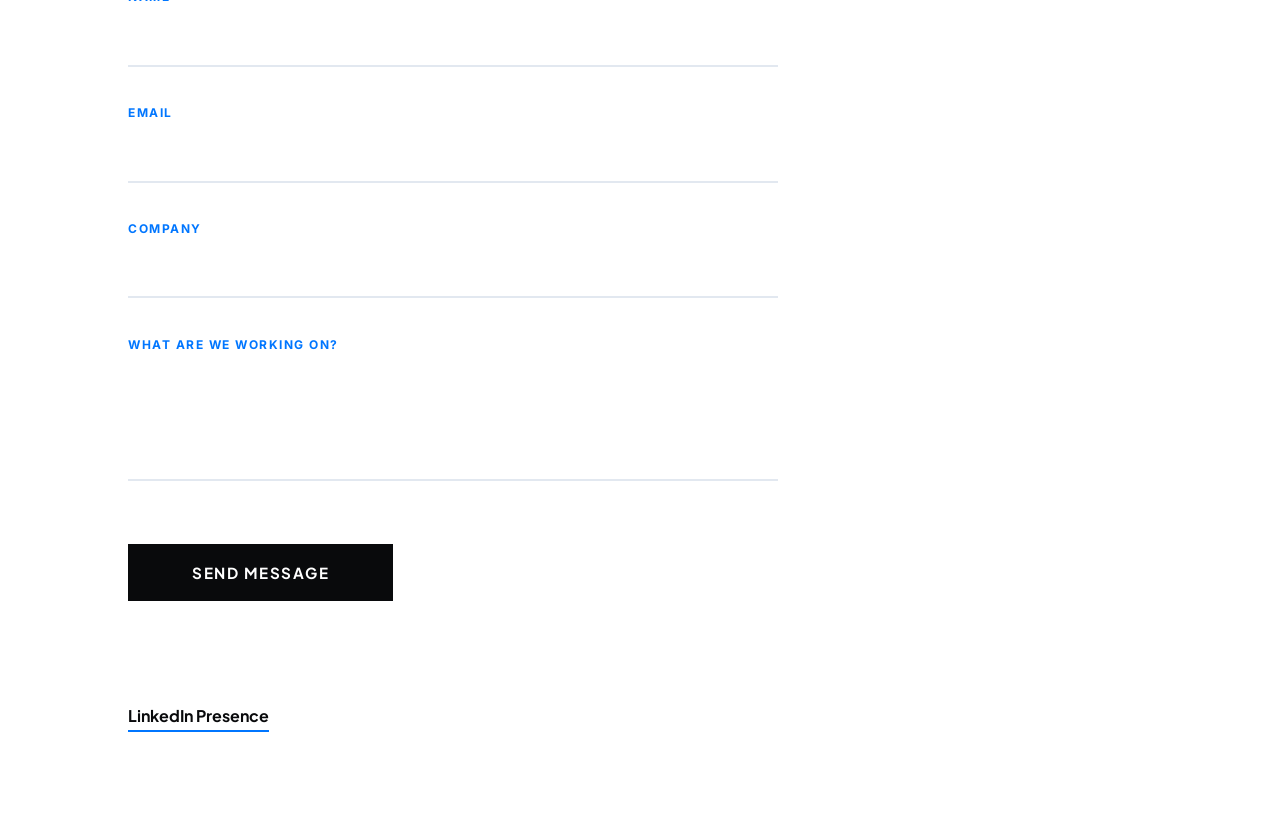
==== commit fd7bf55e: "Update index.html" ====
--- a/index.html
+++ b/index.html
@@ -14,6 +14,9 @@
 
     <!-- SECTION 1: HERO (Bold, High-Contrast Opening) -->
     <section class="hero-section" id="hero">
+        <video autoplay muted loop playsinline class="hero-video">
+        <source src="hero-video.mp4" type="video/mp4">
+    </video>
         <div class="hero-container">
             <div class="hero-text-block">
                 <div class="hero-brand">Liad Kashtan</div>
--- a/style.css
+++ b/style.css
@@ -45,20 +45,22 @@
 
 /* SECTION 1: HERO */
 .hero-section {
-    background-color: var(--bg-dark);
-    color: var(--text-light);
-    min-height: 50vh;
-    display: flex;
-    align-items: center;
-    padding-top: 80px;
+    background-image: linear-gradient(rgba(0, 0, 0, 0.65), rgba(0, 0, 0, 0.75)), url('https://pixabay.com/images/download/trixieliko-book-2341083_1920.jpg');
+    background-size: cover;
+    background-position: center;
+    background-repeat: no-repeat;
+    color: var(--text-light);
+    min-height: 60vh;
+    display: flex;
+    align-items: center;
+    justify-content: flex-start;
+    padding: 60px 10%;
 }
 
 .hero-container {
-    display: grid;
-    grid-template-columns: 1.15fr 0.85fr;
-    gap: 5rem;
+    display: block;
     width: 100%;
-    align-items: center;
+    max-width: 850px;
 }
 
 .hero-brand {
@@ -86,23 +88,9 @@
     font-size: clamp(1.1rem, 1.5vw, 1.35rem);
     font-weight: 600;
     max-width: 880px;
-    color: #94a3b8;
+    color: #e2e8f0;
     line-height: 1.65;
 }
-
-.hero-image-block {
-    height: 45vh;
-    overflow: hidden;
-    border-radius: 6px;
-    box-shadow: 0 30px 60px rgba(0,0,0,0.5);
-}
-
-.hero-image-block img {
-    width: 100%;
-    height: 100%;
-    object-fit: cover;
-}
-
 /* SECTION 2: SOLUTIONS */
 .solutions-section {
     background: transparent;
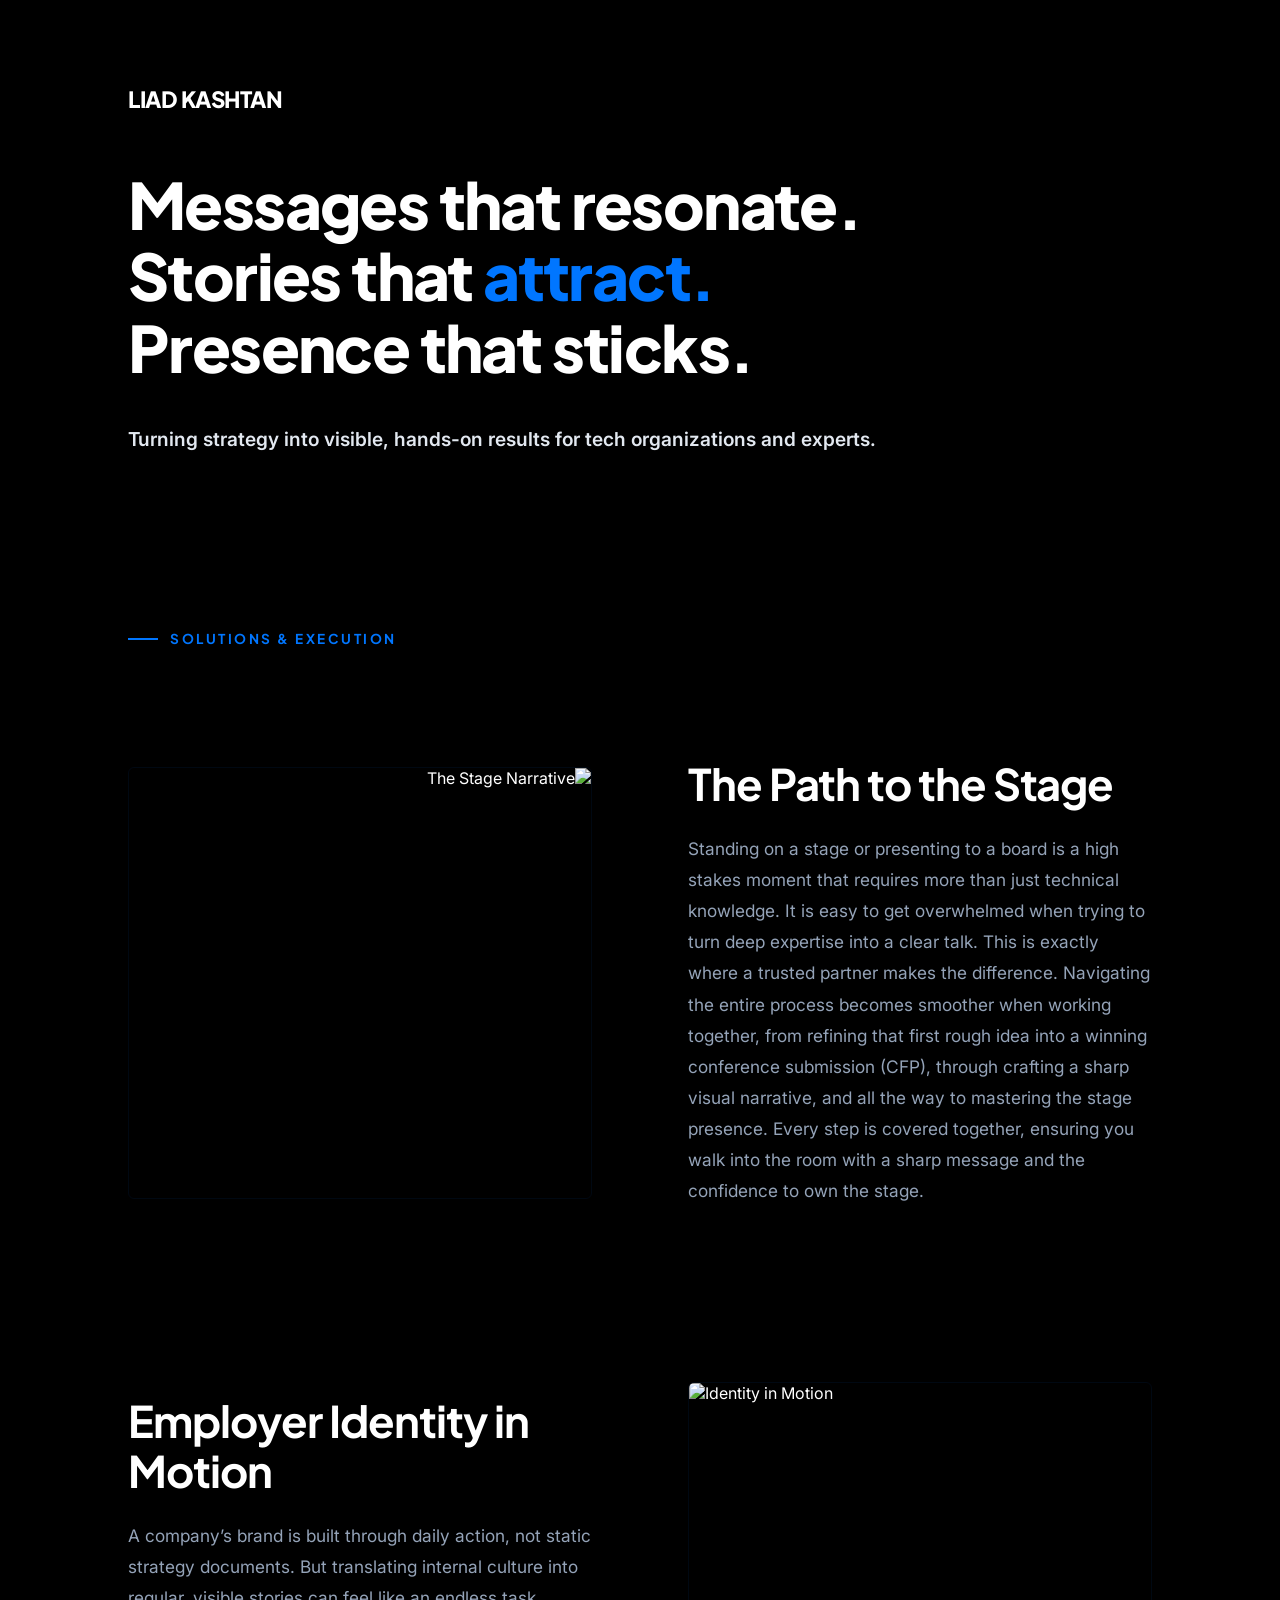
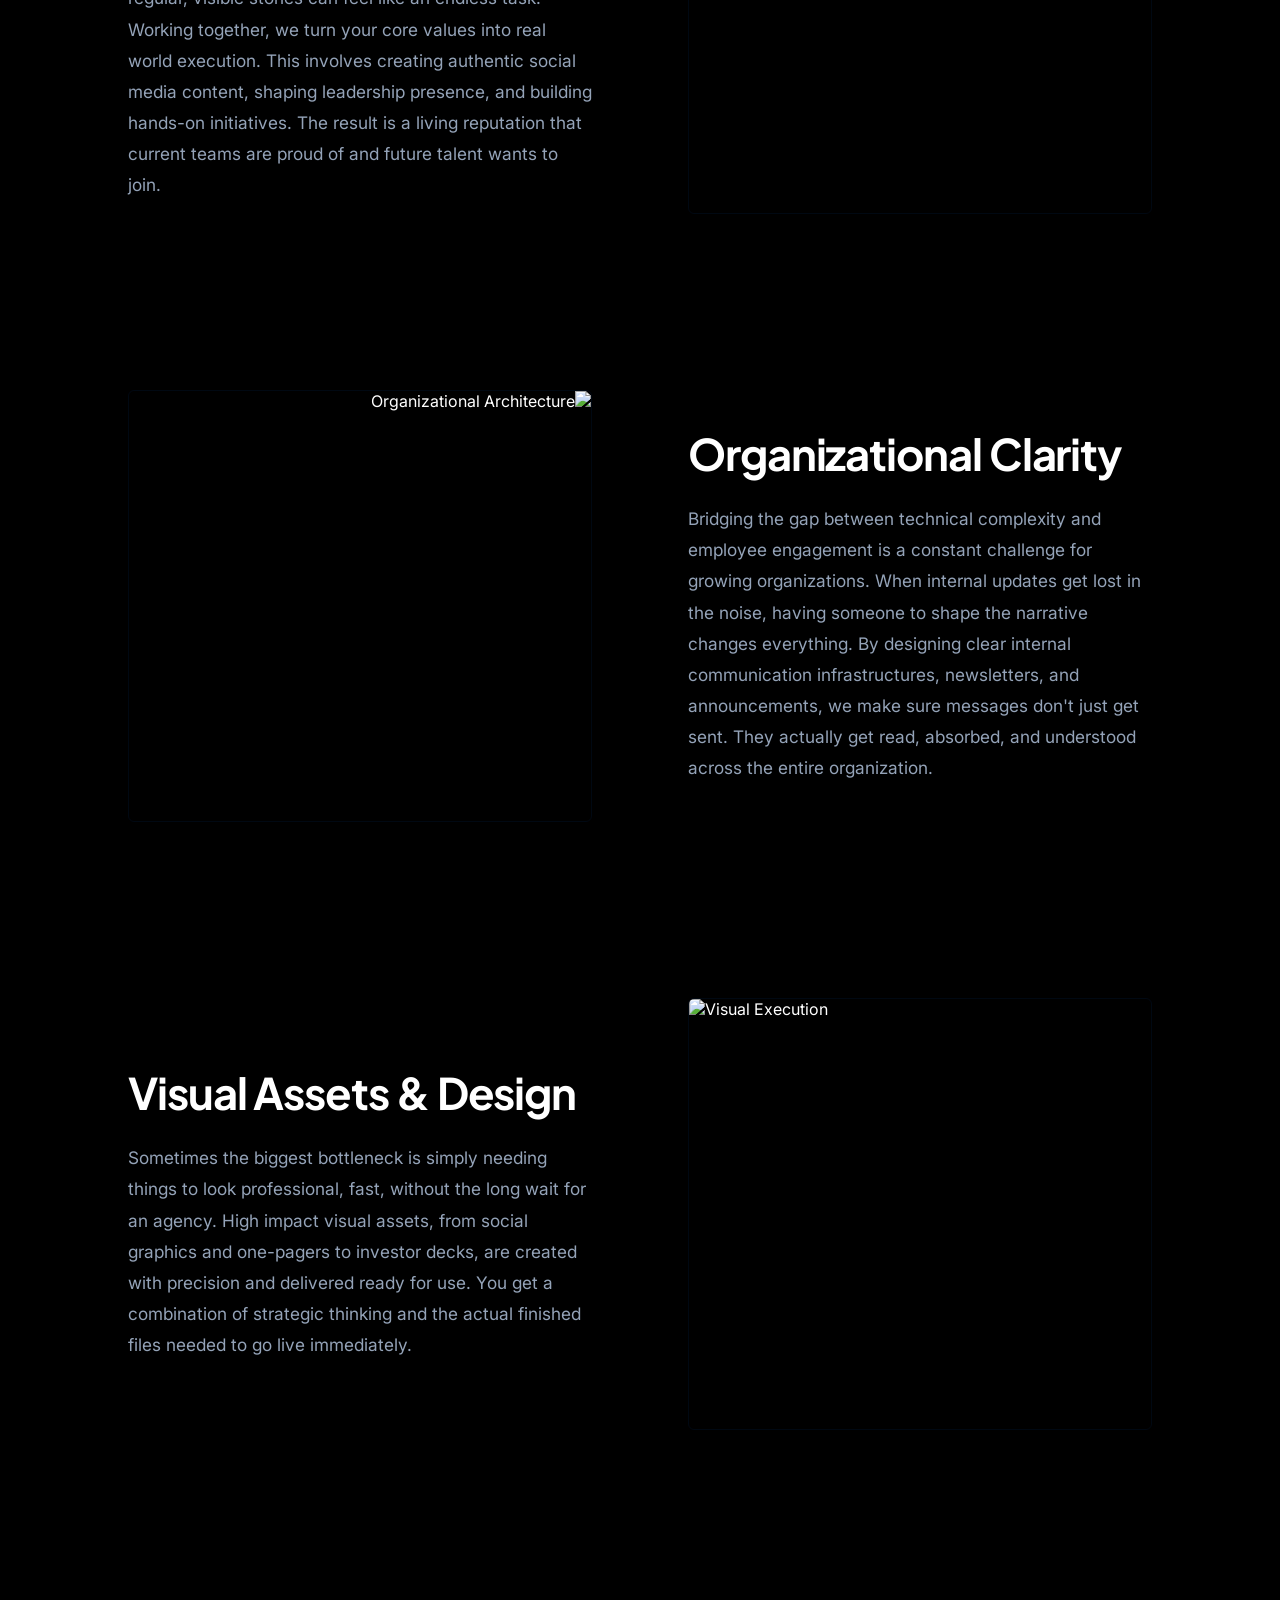
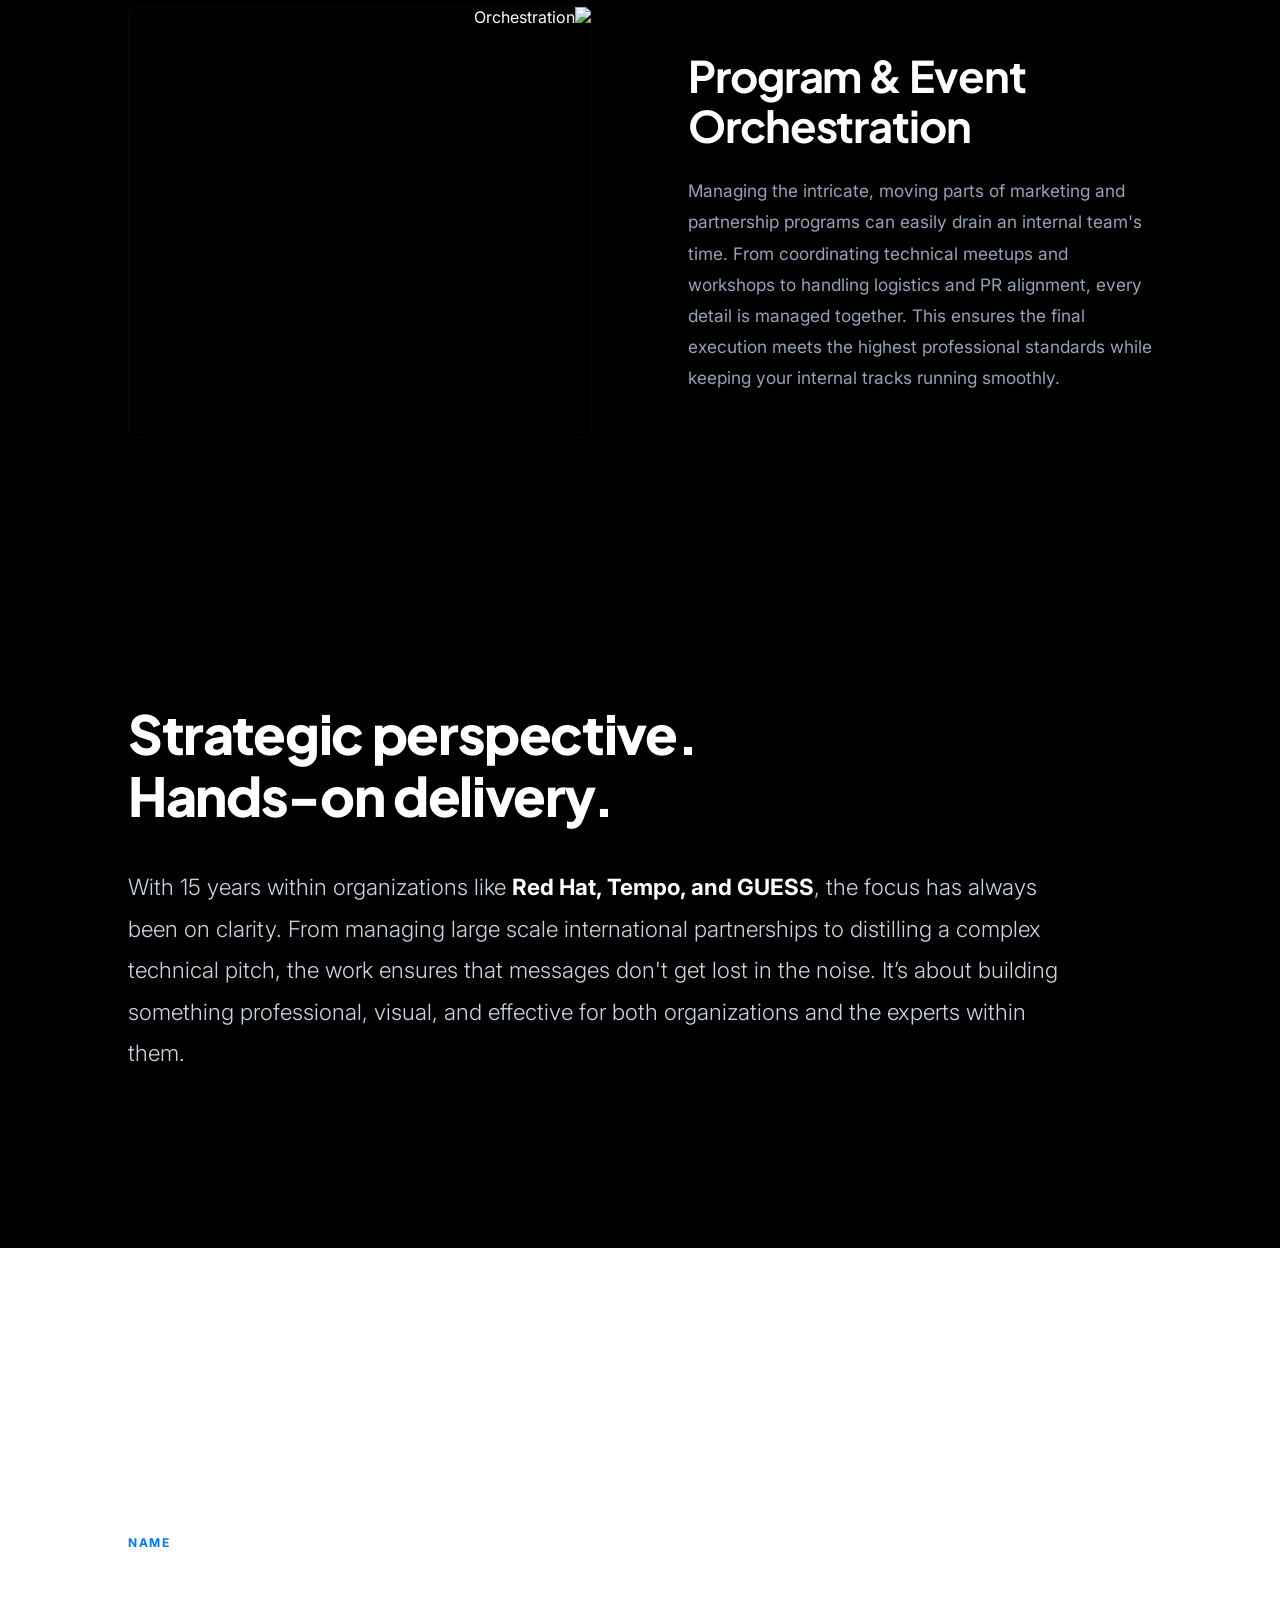
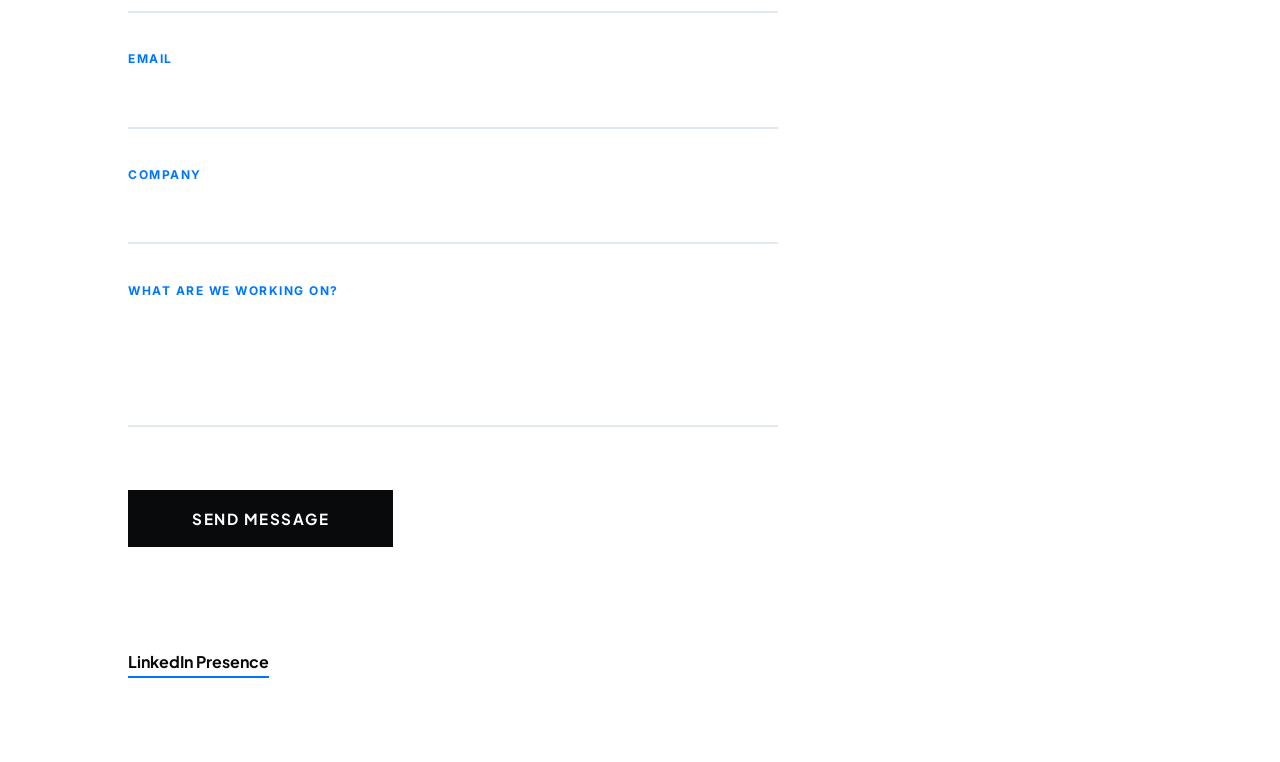
==== commit 7f62d019: "Update index.html" ====
--- a/index.html
+++ b/index.html
@@ -14,7 +14,7 @@
 
     <!-- SECTION 1: HERO (Bold, High-Contrast Opening) -->
     <section class="hero-section" id="hero">
-        <video autoplay muted loop playsinline class="hero-video">
+        <video autoplay muted loop playsinline webkit-playsinline preload="auto" class="hero-video">
         <source src="hero-video.mp4" type="video/mp4">
     </video>
         <div class="hero-container">
--- a/style.css
+++ b/style.css
@@ -43,21 +43,46 @@
     color: var(--text-dark);
 }
 
-/* SECTION 1: HERO */
+/* SECTION 1: HERO WITH VIDEO BACKGROUND */
 .hero-section {
-    background-image: linear-gradient(rgba(0, 0, 0, 0.65), rgba(0, 0, 0, 0.75)), url('https://pixabay.com/images/download/trixieliko-book-2341083_1920.jpg');
-    background-size: cover;
-    background-position: center;
-    background-repeat: no-repeat;
+    position: relative;
+    background-color: var(--bg-dark);
     color: var(--text-light);
     min-height: 60vh;
     display: flex;
     align-items: center;
     justify-content: flex-start;
     padding: 60px 10%;
+    overflow: hidden;
+}
+
+.hero-video {
+    position: absolute;
+    top: 50%;
+    left: 63%; 
+    min-width: 130%; 
+    min-height: 100%;
+    width: auto;
+    height: auto;
+    z-index: 1;
+    transform: translate(-50%, -50%);
+    object-fit: cover;
+}
+
+.hero-section::before {
+    content: '';
+    position: absolute;
+    top: 0;
+    left: 0;
+    width: 100%;
+    height: 100%;
+    background: linear-gradient(rgba(0, 0, 0, 0.55), rgba(0, 0, 0, 0.7));
+    z-index: 2;
 }
 
 .hero-container {
+    position: relative;
+    z-index: 3;
     display: block;
     width: 100%;
     max-width: 850px;
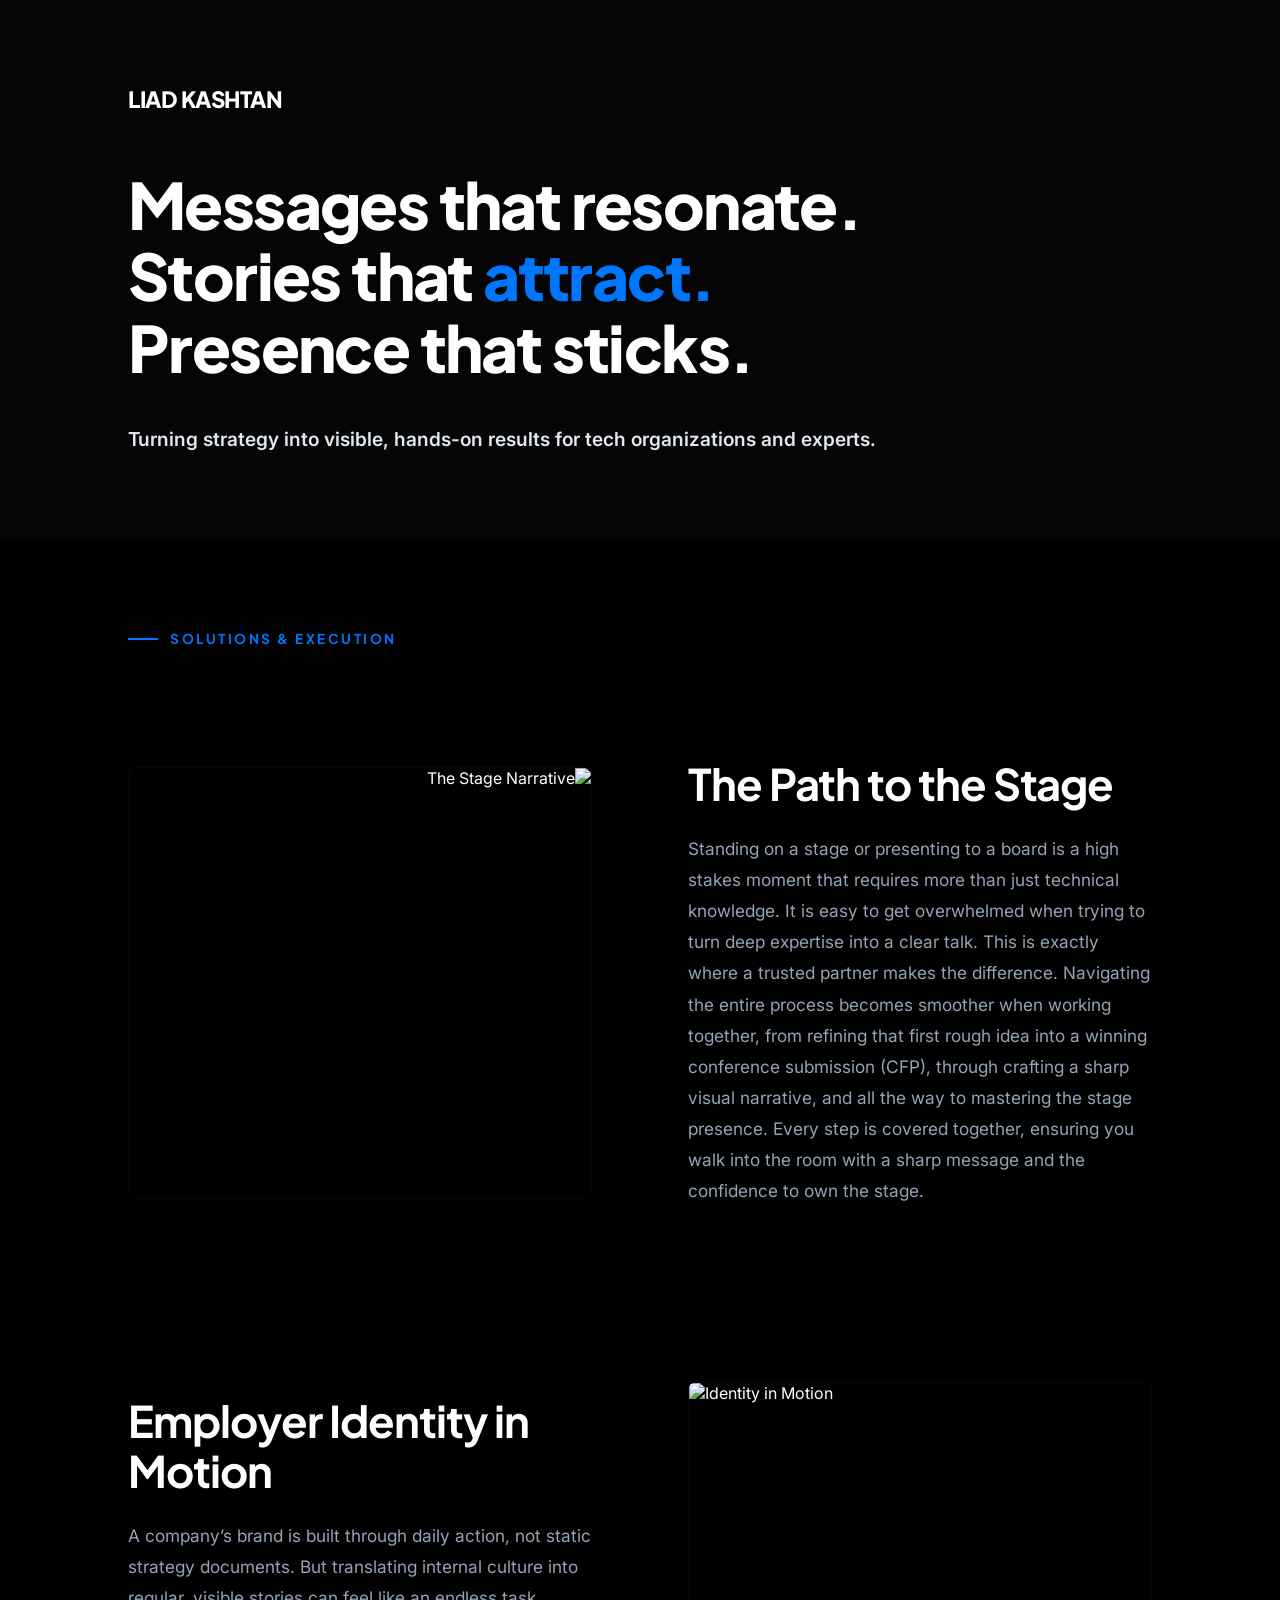
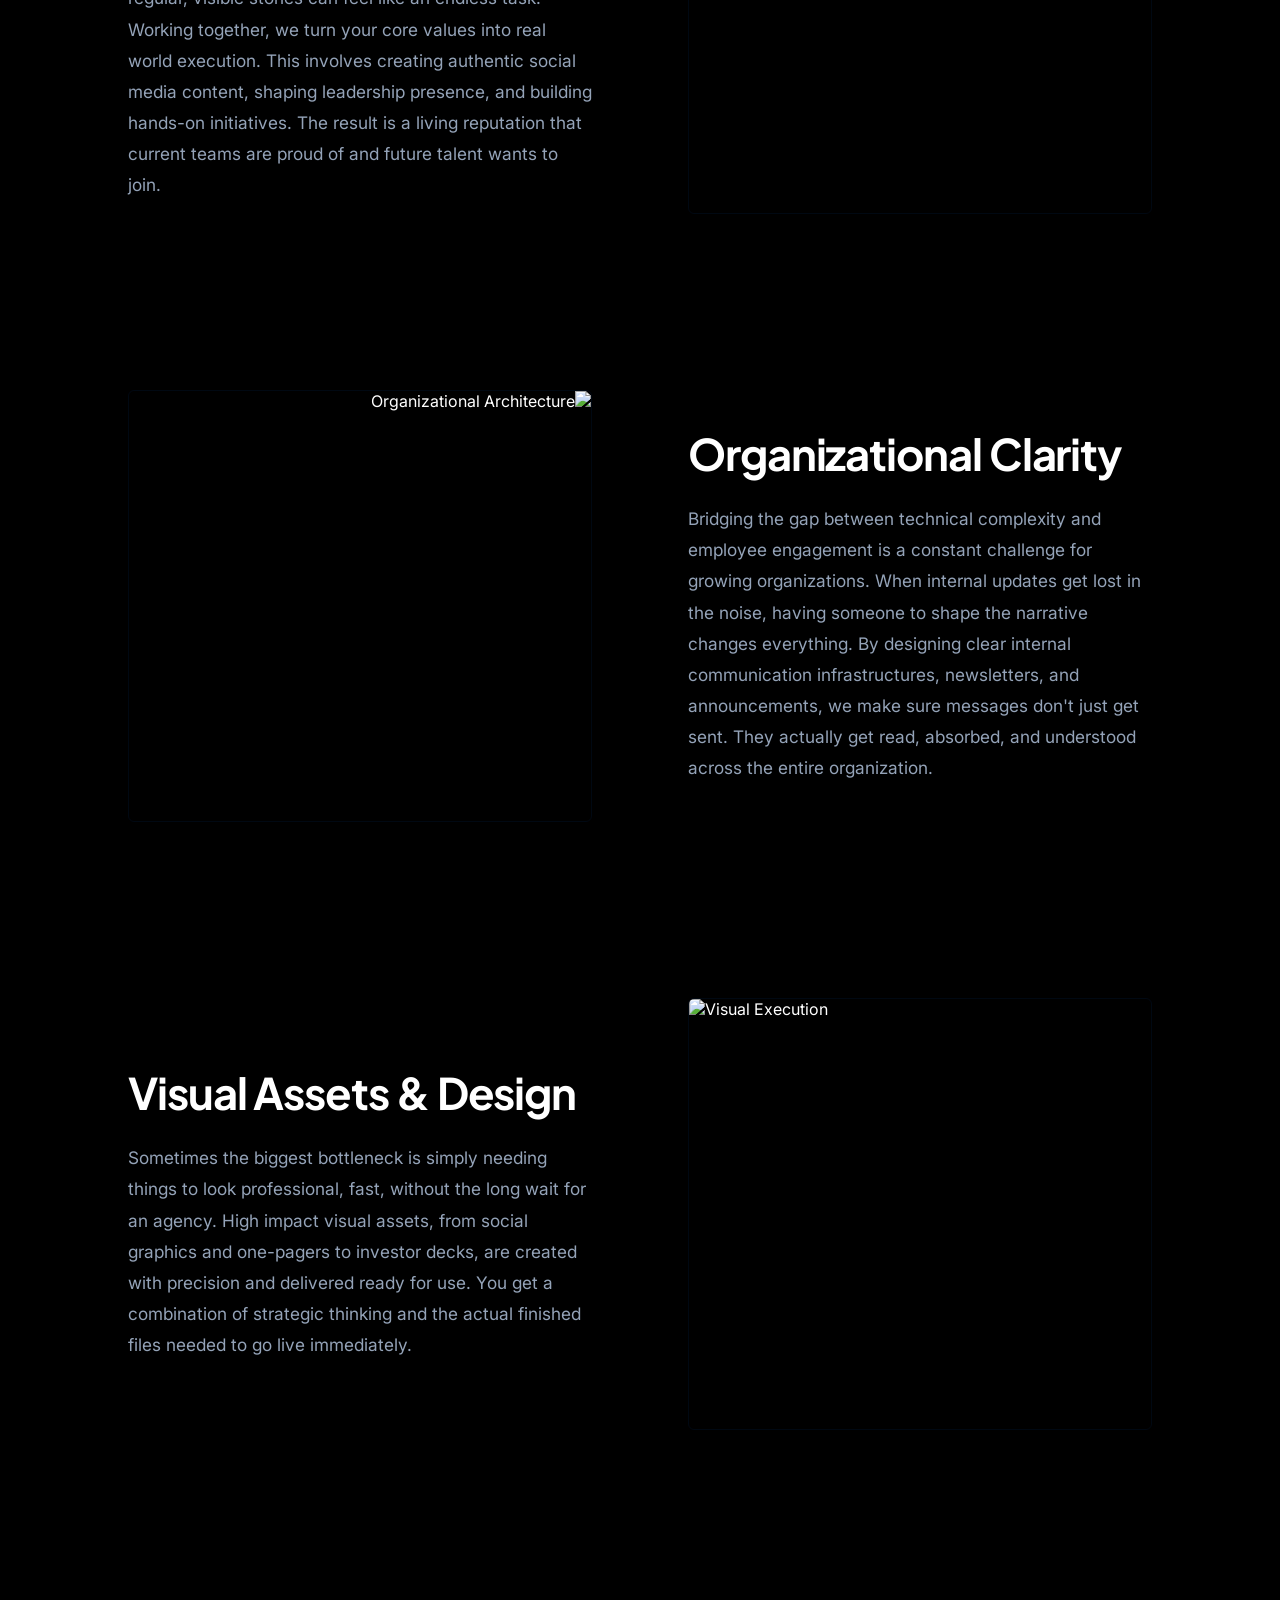
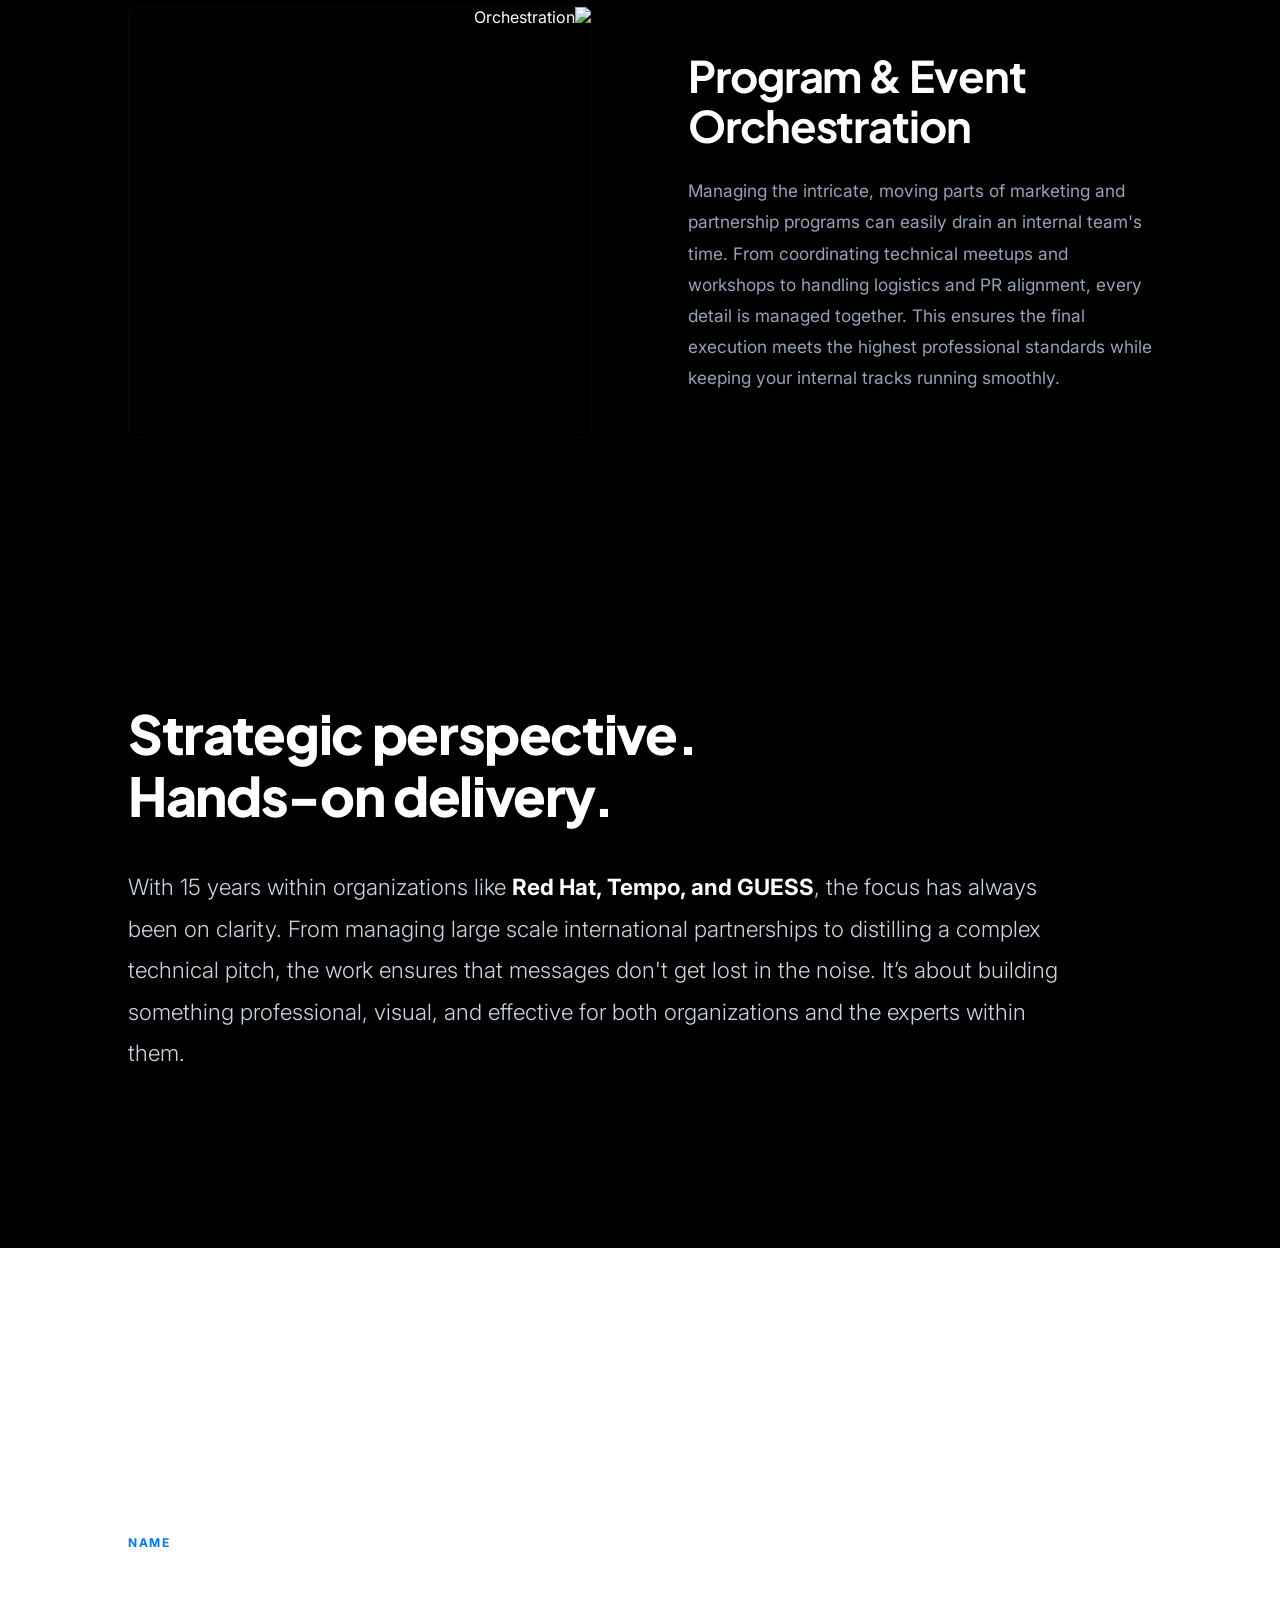
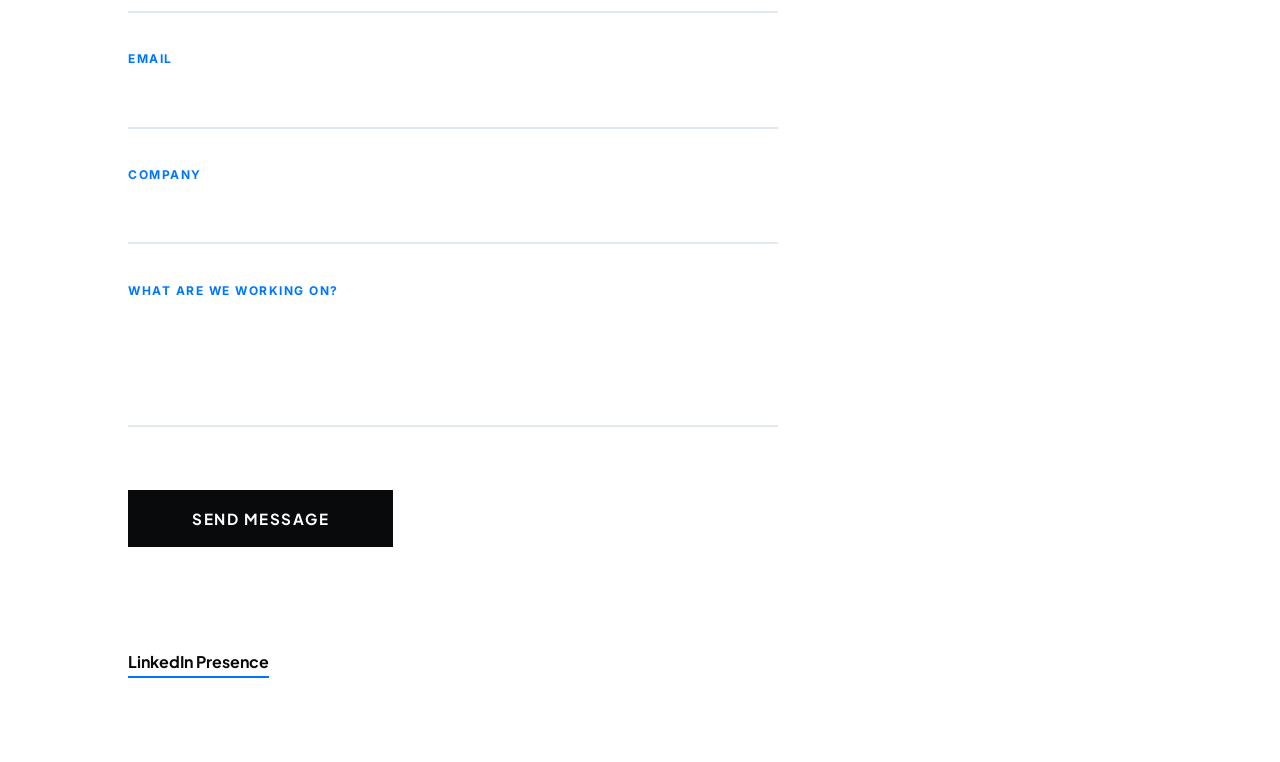
==== commit 78b62feb: "Update index.html" ====
--- a/index.html
+++ b/index.html
@@ -14,7 +14,7 @@
 
     <!-- SECTION 1: HERO (Bold, High-Contrast Opening) -->
     <section class="hero-section" id="hero">
-        <video autoplay muted loop playsinline webkit-playsinline preload="auto" class="hero-video">
+      <video autoplay muted loop="loop" playsinline webkit-playsinline preload="auto" class="hero-video">
         <source src="hero-video.mp4" type="video/mp4">
     </video>
         <div class="hero-container">
@@ -192,5 +192,23 @@
             window.dispatchEvent(new Event('scroll'));
         });
     </script>
+    </script>
+
+<script>
+    const heroVideo = document.querySelector('.hero-video');
+    if (heroVideo) {
+        // Monitor the video playback time
+        heroVideo.addEventListener('timeupdate', function() {
+            // If the video is within 0.3 seconds of ending, loop it early
+            if (this.duration && this.currentTime >= this.duration - 0.3) {
+                this.currentTime = 0;
+                this.play();
+            }
+        });
+    }
+</script>
+
 </body>
 </html>
+</body>
+</html>
--- a/style.css
+++ b/style.css
@@ -46,7 +46,7 @@
 /* SECTION 1: HERO WITH VIDEO BACKGROUND */
 .hero-section {
     position: relative;
-    background-color: var(--bg-dark);
+    background-color: #0d0e10 !important;
     color: var(--text-light);
     min-height: 60vh;
     display: flex;
@@ -59,8 +59,8 @@
 .hero-video {
     position: absolute;
     top: 50%;
-    left: 63%; 
-    min-width: 130%; 
+    left: 63%;
+    min-width: 130%;
     min-height: 100%;
     width: auto;
     height: auto;
@@ -69,6 +69,7 @@
     object-fit: cover;
 }
 
+/* 65% dark transparent layer to make the video sit in the background */
 .hero-section::before {
     content: '';
     position: absolute;
@@ -76,7 +77,7 @@
     left: 0;
     width: 100%;
     height: 100%;
-    background: linear-gradient(rgba(0, 0, 0, 0.55), rgba(0, 0, 0, 0.7));
+    background: rgba(0, 0, 0, 0.65) !important;
     z-index: 2;
 }
 
@@ -87,7 +88,6 @@
     width: 100%;
     max-width: 850px;
 }
-
 .hero-brand {
     font-family: 'Plus Jakarta Sans', sans-serif;
     font-size: 1.4rem;
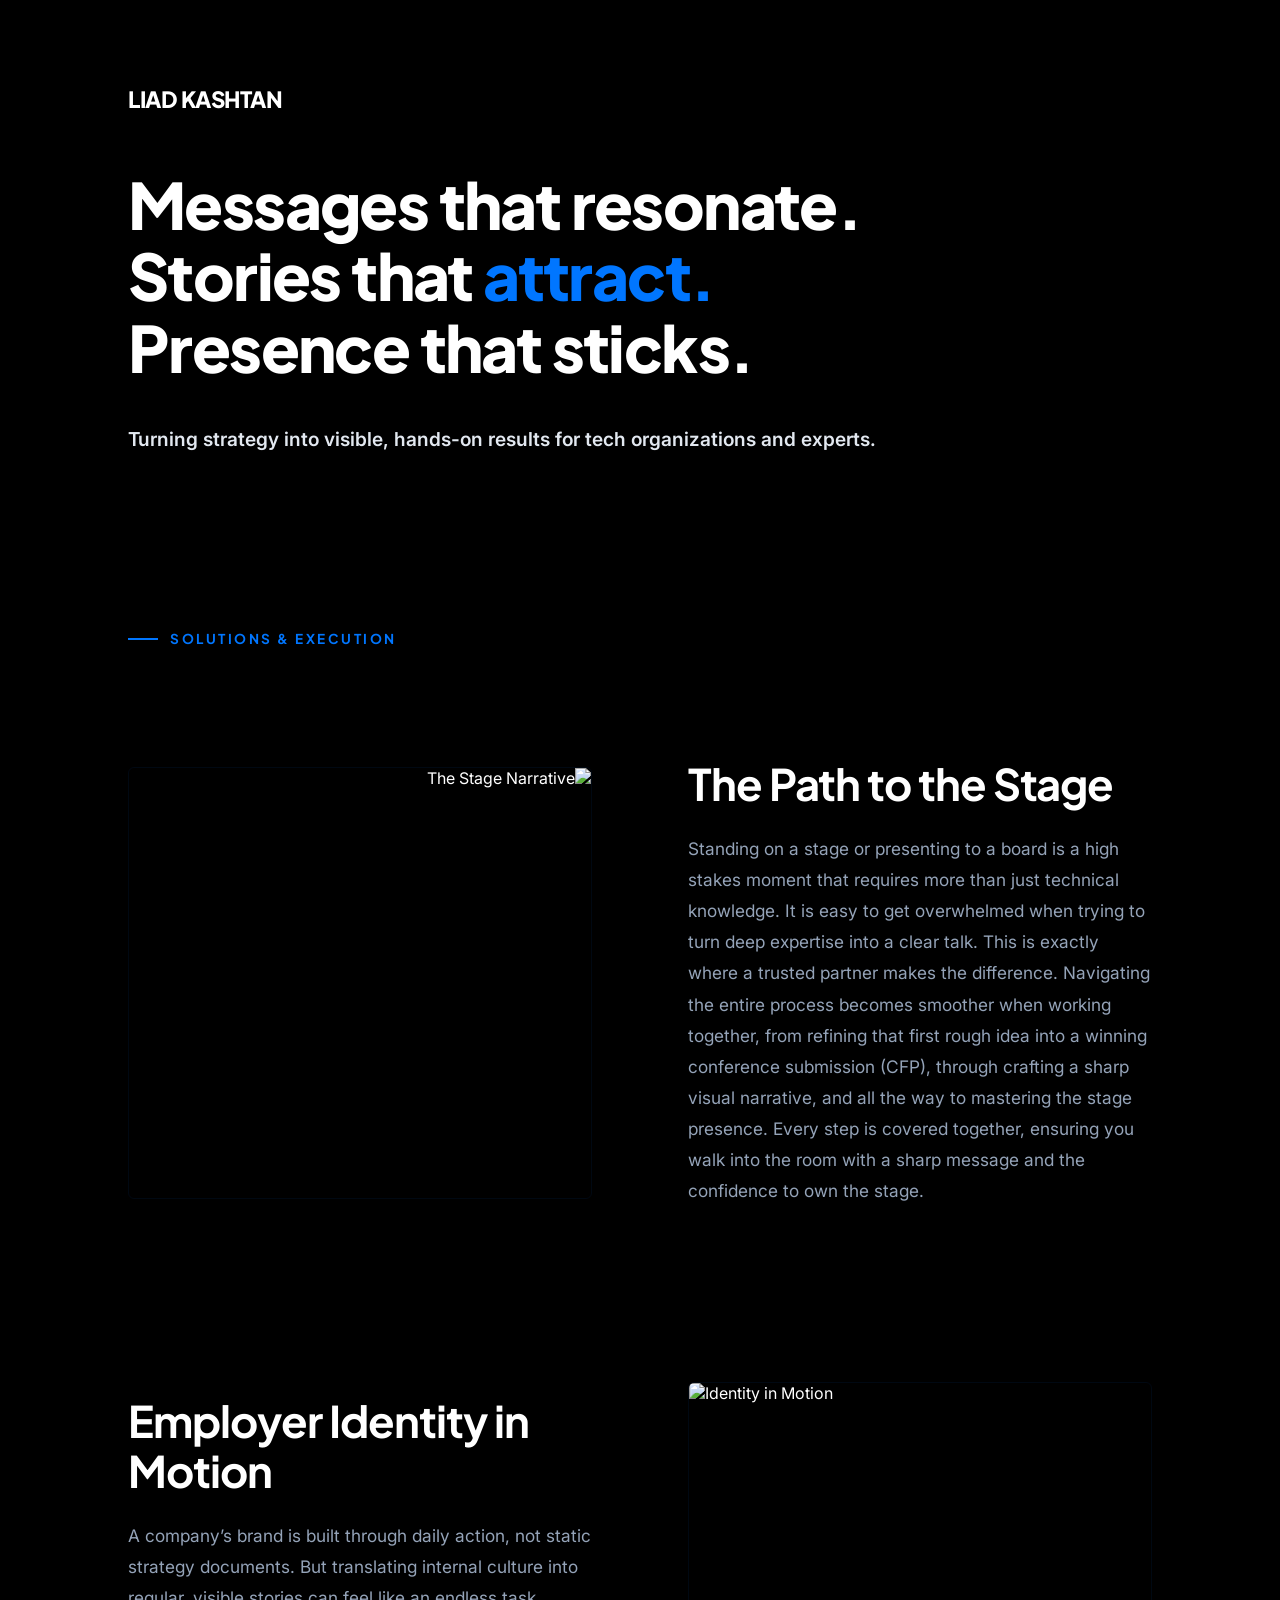
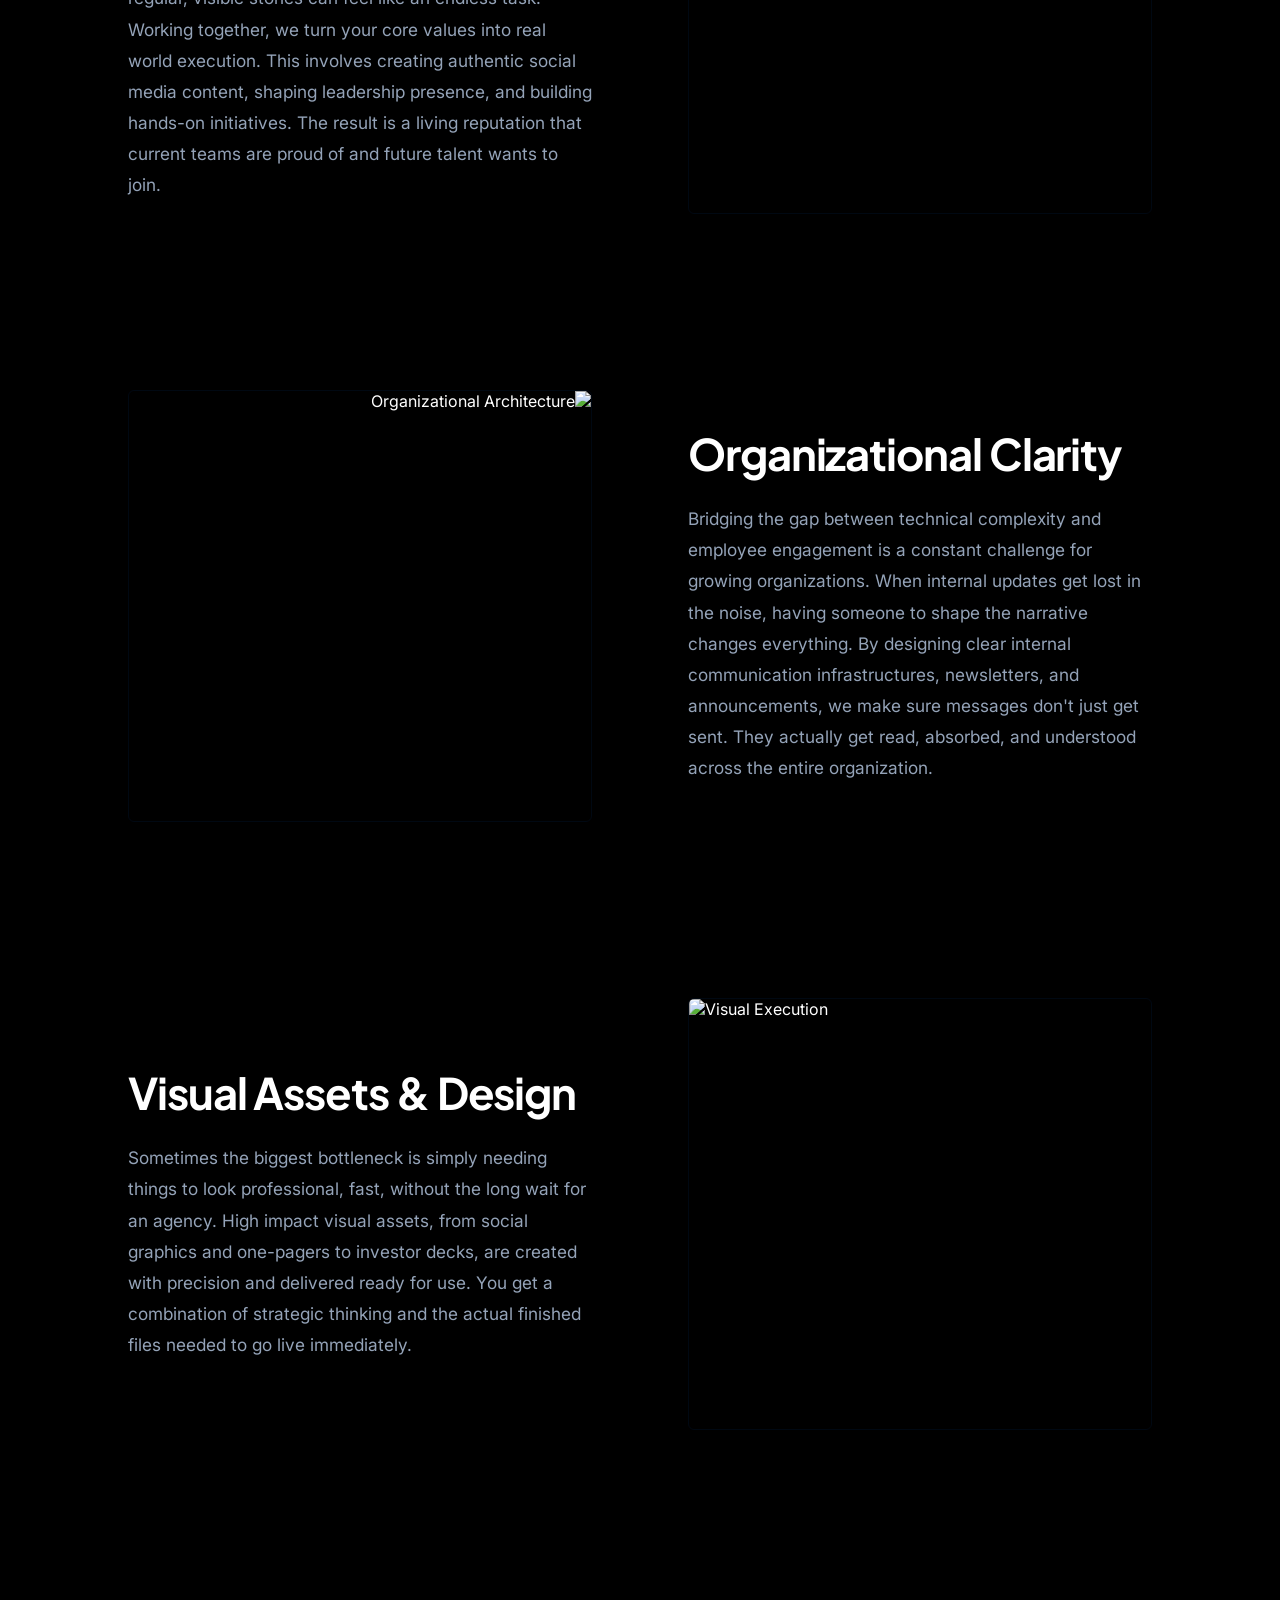
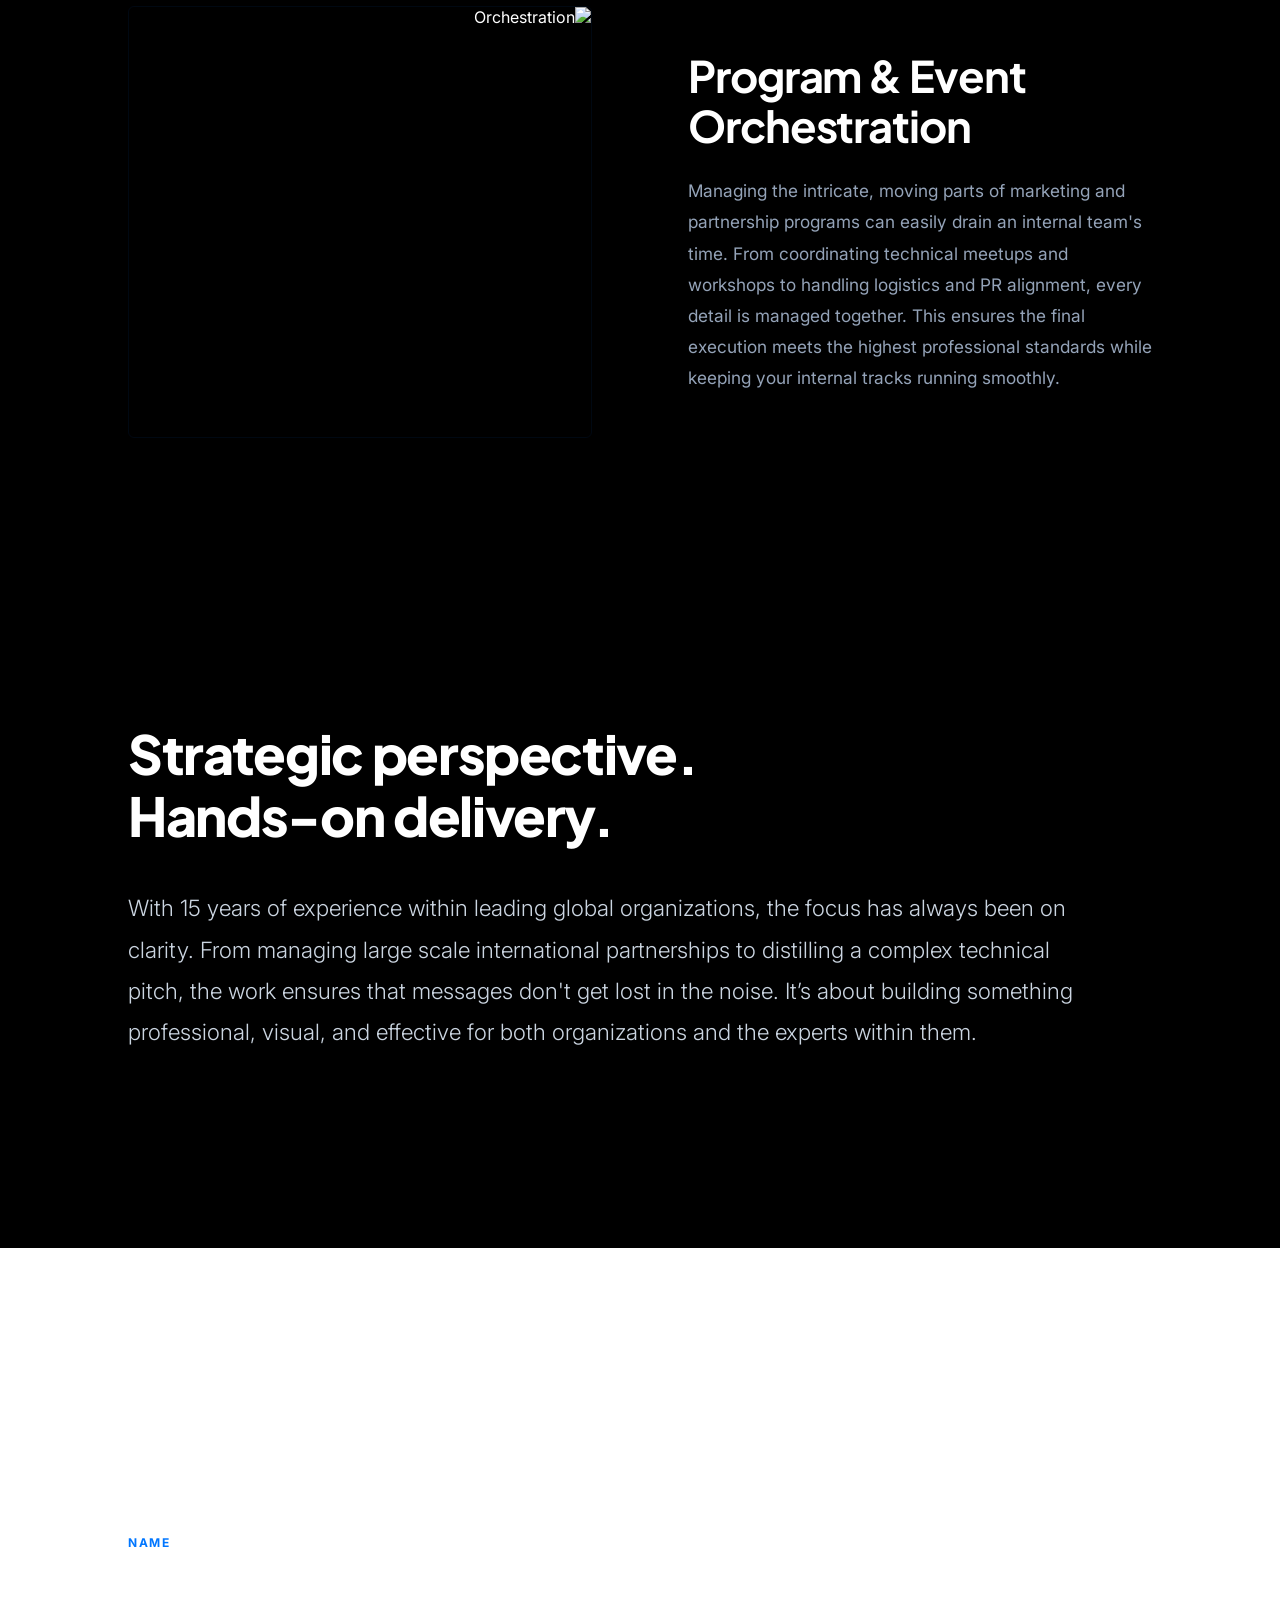
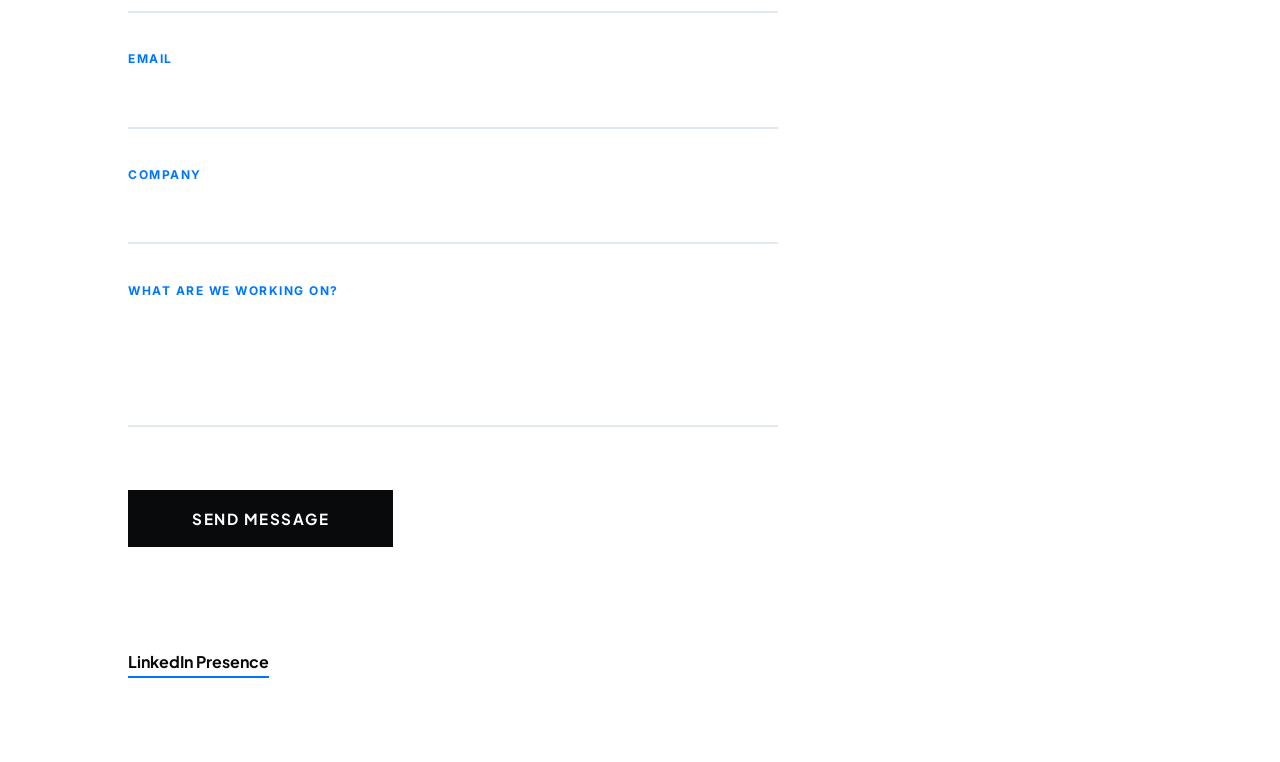
==== commit 9aa74bcb: "Update index.html" ====
--- a/index.html
+++ b/index.html
@@ -119,8 +119,8 @@
         <div class="context-container">
             <h2 class="context-title">Strategic perspective.<br>Hands-on delivery.</h2>
             <p class="context-body">
-                With 15 years within organizations like <strong>Red Hat, Tempo, and GUESS</strong>, the focus has always been on clarity. From managing large scale international partnerships to distilling a complex technical pitch, the work ensures that messages don't get lost in the noise. It’s about building something professional, visual, and effective for both organizations and the experts within them.
-            </p>
+    With 15 years of experience within leading global organizations, the focus has always been on clarity. From managing large scale international partnerships to distilling a complex technical pitch, the work ensures that messages don't get lost in the noise. It’s about building something professional, visual, and effective for both organizations and the experts within them.
+</p>
         </div>
     </section>
 
--- a/style.css
+++ b/style.css
@@ -46,7 +46,7 @@
 /* SECTION 1: HERO WITH VIDEO BACKGROUND */
 .hero-section {
     position: relative;
-    background-color: #0d0e10 !important;
+    background-color: #000000 !important;
     color: var(--text-light);
     min-height: 60vh;
     display: flex;
@@ -67,6 +67,7 @@
     z-index: 1;
     transform: translate(-50%, -50%);
     object-fit: cover;
+    background-color: #000000 !important; /* Hides the gray loop transition frame inside the player */
 }
 
 /* 65% dark transparent layer to make the video sit in the background */
